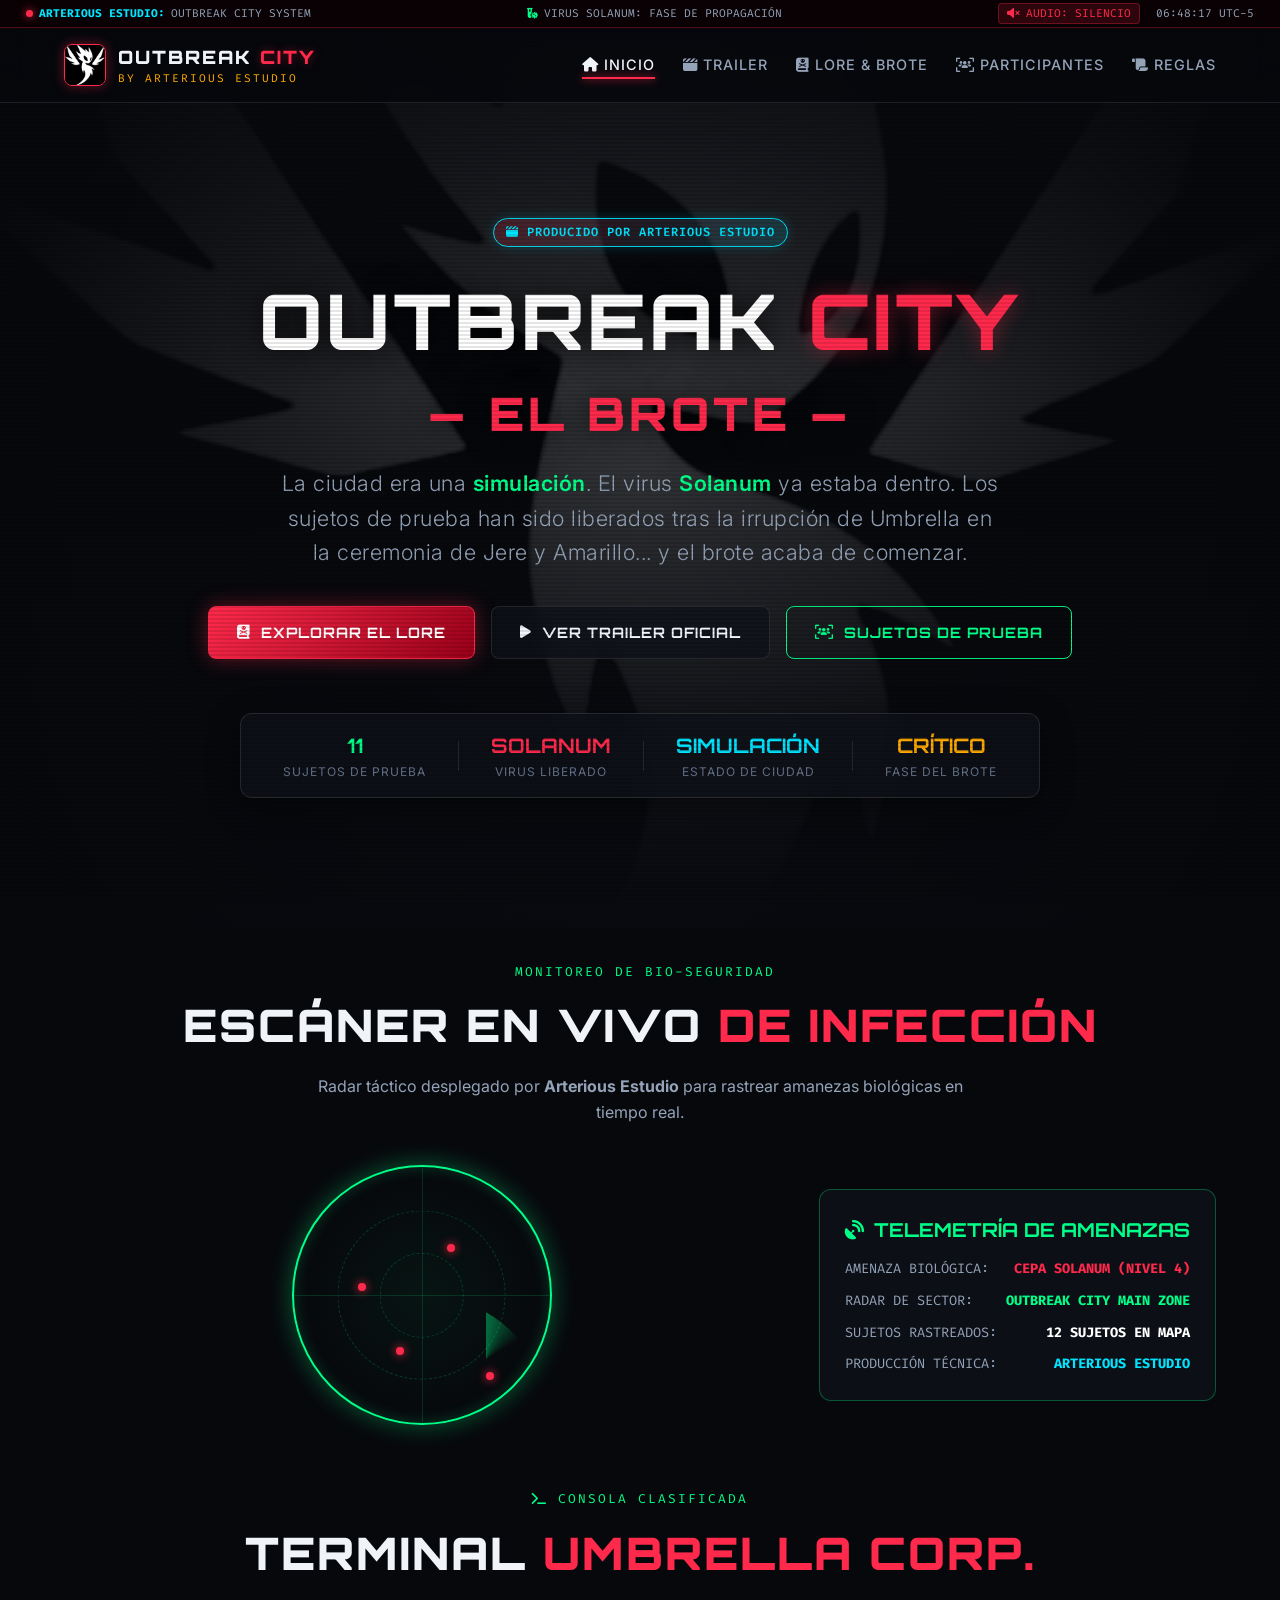
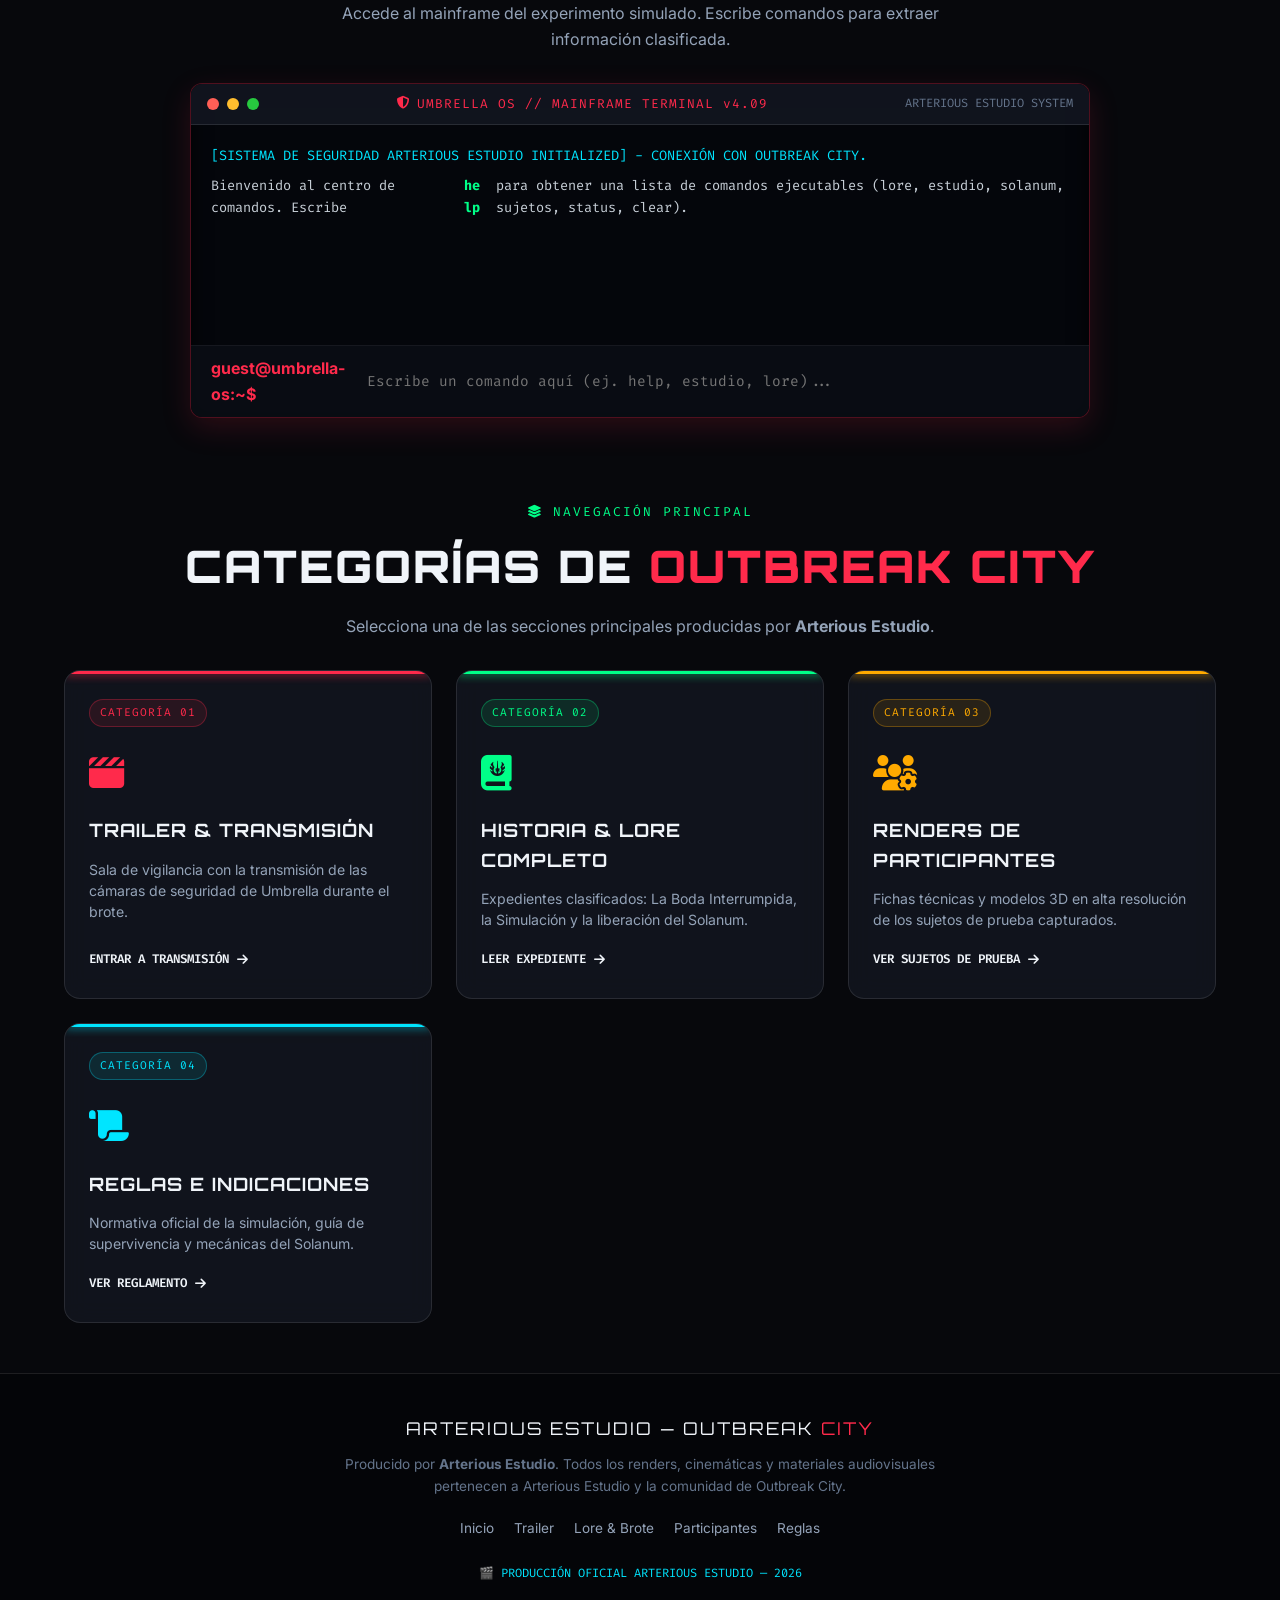
==== index.html @ 73539f19 "update" ====
<!DOCTYPE html>
<html lang="es">
<head>
  <meta charset="UTF-8">
  <meta name="viewport" content="width=device-width, initial-scale=1.0">
  <title>OUTBREAK CITY — EL BROTE | Arterious Estudio</title>
  
  <meta name="description" content="Página oficial de Outbreak City — El Brote. Producido por Arterious Estudio. Explora el lore de la simulación de Umbrella Corporation, el virus Solanum, mira el trailer oficial y conoce a los sujetos de prueba.">
  <meta name="keywords" content="Arterious Estudio, Minecraft, Outbreak City, El Brote, Umbrella Corporation, Solanum, Servidor Minecraft, Renders Minecraft, Survival Horror">
  
  <link rel="icon" type="image/jpeg" href="./fondo.jpeg">

  <link rel="stylesheet" href="./styles.css">
  <link rel="stylesheet" href="https://cdnjs.cloudflare.com/ajax/libs/font-awesome/6.4.0/css/all.min.css">
</head>
<body>

  <div class="umbrella-top-ticker">
    <div class="ticker-item">
      <span class="ticker-pulse"></span>
      <span style="color: var(--accent-cyan); font-weight: 700;">ARTERIOUS ESTUDIO:</span> OUTBREAK CITY SYSTEM
    </div>
    <div class="ticker-item">
      <i class="fa-solid fa-vial-virus" style="color: var(--accent-bio);"></i>
      <span>VIRUS SOLANUM: FASE DE PROPAGACIÓN</span>
    </div>
    <div class="ticker-item">
      <button class="sound-toggle-btn" id="sound-toggle-btn">
        <i class="fa-solid fa-volume-xmark"></i> AUDIO: SILENCIO
      </button>
      <span id="live-clock" style="margin-left: 10px;">00:00:00 UTC-5</span>
    </div>
  </div>

  <div class="bg-scanlines"></div>

  <nav class="navbar" id="navbar">
    <a href="index.html" class="navbar-brand">
      <img src="./fondo.jpeg" alt="Outbreak City Logo" class="navbar-logo-img">
      <div>
        <div class="navbar-title">OUTBREAK <span>CITY</span></div>
        <div class="studio-subtitle">BY ARTERIOUS ESTUDIO</div>
      </div>
    </a>
    
    <ul class="nav-links" id="nav-links">
      <li><a href="index.html" class="nav-link active"><i class="fa-solid fa-house"></i> Inicio</a></li>
      <li><a href="trailer.html" class="nav-link"><i class="fa-solid fa-clapperboard"></i> Trailer</a></li>
      <li><a href="lore.html" class="nav-link"><i class="fa-solid fa-book-skull"></i> Lore & Brote</a></li>
      <li><a href="participantes.html" class="nav-link"><i class="fa-solid fa-users-viewfinder"></i> Participantes</a></li>
      <li><a href="reglas.html" class="nav-link"><i class="fa-solid fa-scroll"></i> Reglas</a></li>
    </ul>

    <button class="menu-toggle" id="menu-toggle" aria-label="Abrir menú de navegación">
      <i class="fa-solid fa-bars" id="menu-icon"></i>
    </button>
  </nav>

  <section class="hero-section" id="hero">
    <div class="hero-bg-container">
      <img src="./fondo.jpeg" alt="Fondo del Servidor Outbreak City" class="hero-bg-image">
      <div class="hero-bg-overlay"></div>
    </div>

    <div class="hero-content">
      <div class="arterious-badge">
        <i class="fa-solid fa-clapperboard"></i> PRODUCIDO POR ARTERIOUS ESTUDIO
      </div>

      <h1 class="hero-title" style="margin-top: 10px;">
        OUTBREAK <span class="glitch-text">CITY</span>
        <br>
        <span style="font-size: 0.6em; color: var(--accent-red); letter-spacing: 4px;">— EL BROTE —</span>
      </h1>

      <p class="hero-subtitle">
        La ciudad era una <strong>simulación</strong>. El virus <strong>Solanum</strong> ya estaba dentro.
        Los sujetos de prueba han sido liberados tras la irrupción de Umbrella en la ceremonia de Jere y Amarillo... y el brote acaba de comenzar.
      </p>

      <div class="hero-actions">
        <a href="lore.html" class="btn btn-primary">
          <i class="fa-solid fa-book-skull"></i> EXPLORAR EL LORE
        </a>
        <a href="trailer.html" class="btn btn-secondary">
          <i class="fa-solid fa-play"></i> VER TRAILER OFICIAL
        </a>
        <a href="participantes.html" class="btn btn-outline">
          <i class="fa-solid fa-users-viewfinder"></i> SUJETOS DE PRUEBA
        </a>
      </div>

      <div class="stats-bar">
        <div class="stat-item">
          <span class="stat-value" id="count-renders">12</span>
          <span class="stat-label">Sujetos de Prueba</span>
        </div>
        <div class="stat-divider"></div>
        <div class="stat-item">
          <span class="stat-value" style="color: var(--accent-red);">SOLANUM</span>
          <span class="stat-label">Virus Liberado</span>
        </div>
        <div class="stat-divider"></div>
        <div class="stat-item">
          <span class="stat-value" style="color: var(--accent-cyan);">SIMULACIÓN</span>
          <span class="stat-label">Estado de Ciudad</span>
        </div>
        <div class="stat-divider"></div>
        <div class="stat-item">
          <span class="stat-value" style="color: var(--accent-amber);">CRÍTICO</span>
          <span class="stat-label">Fase del Brote</span>
        </div>
      </div>
    </div>
  </section>

  <section class="section" style="padding-top: 30px; padding-bottom: 20px;">
    <div class="section-header" style="margin-bottom: 20px;">
      <span class="section-tag"><i class="fa-solid fa-radar"></i> MONITOREO DE BIO-SEGURIDAD</span>
      <h2 class="section-title">ESCÁNER EN VIVO <span>DE INFECCIÓN</span></h2>
      <p class="section-desc">Radar táctico desplegado por <strong>Arterious Estudio</strong> para rastrear amanezas biológicas en tiempo real.</p>
    </div>

    <div style="display: flex; align-items: center; justify-content: center; gap: 40px; flex-wrap: wrap;">
      
      <div class="radar-container">
        <div class="radar-grid-line h"></div>
        <div class="radar-grid-line v"></div>
        <div class="radar-circle c1"></div>
        <div class="radar-circle c2"></div>
        <div class="radar-sweep"></div>
        <div class="radar-blip" style="top: 30%; left: 60%;"></div>
        <div class="radar-blip" style="top: 70%; left: 40%; animation-delay: 0.5s;"></div>
        <div class="radar-blip" style="top: 45%; left: 25%; animation-delay: 1.2s;"></div>
        <div class="radar-blip" style="top: 80%; left: 75%; animation-delay: 0.8s;"></div>
      </div>

      <div style="max-width: 450px; background: var(--bg-panel); border: 1px solid var(--border-bio); border-radius: 12px; padding: 25px;">
        <h3 style="font-family: var(--font-title); color: var(--accent-bio); font-size: 1.2rem; margin-bottom: 12px; display: flex; align-items: center; gap: 10px;">
          <i class="fa-solid fa-satellite-dish"></i> TELEMETRÍA DE AMENAZAS
        </h3>
        <ul style="list-style: none; display: flex; flex-direction: column; gap: 10px; font-family: var(--font-mono); font-size: 0.85rem; color: var(--text-muted);">
          <li style="display: flex; justify-content: space-between;">
            <span>AMENAZA BIOLÓGICA:</span> <strong style="color: var(--accent-red);">CEPA SOLANUM (NIVEL 4)</strong>
          </li>
          <li style="display: flex; justify-content: space-between;">
            <span>RADAR DE SECTOR:</span> <strong style="color: var(--accent-bio);">OUTBREAK CITY MAIN ZONE</strong>
          </li>
          <li style="display: flex; justify-content: space-between;">
            <span>SUJETOS RASTREADOS:</span> <strong style="color: #fff;">12 SUJETOS EN MAPA</strong>
          </li>
          <li style="display: flex; justify-content: space-between;">
            <span>PRODUCCIÓN TÉCNICA:</span> <strong style="color: var(--accent-cyan);">ARTERIOUS ESTUDIO</strong>
          </li>
        </ul>
      </div>

    </div>
  </section>

  <section class="section" style="padding-top: 20px; padding-bottom: 20px;">
    <div class="section-header" style="margin-bottom: 15px;">
      <span class="section-tag"><i class="fa-solid fa-terminal"></i> CONSOLA CLASIFICADA</span>
      <h2 class="section-title">TERMINAL <span>UMBRELLA CORP.</span></h2>
      <p class="section-desc">Accede al mainframe del experimento simulado. Escribe comandos para extraer información clasificada.</p>
    </div>

    <div class="terminal-wrapper">
      <div class="terminal-header">
        <div class="terminal-dots">
          <span class="terminal-dot red"></span>
          <span class="terminal-dot yellow"></span>
          <span class="terminal-dot green"></span>
        </div>
        <div class="terminal-title">
          <i class="fa-solid fa-shield-halved"></i> UMBRELLA OS // MAINFRAME TERMINAL v4.09
        </div>
        <span style="font-family: var(--font-mono); font-size: 0.75rem; color: var(--text-dim);">ARTERIOUS ESTUDIO SYSTEM</span>
      </div>

      <div class="terminal-body" id="terminal-body">
        <div class="terminal-line system-info">
          [SISTEMA DE SEGURIDAD ARTERIOUS ESTUDIO INITIALIZED] - CONEXIÓN CON OUTBREAK CITY.
        </div>
        <div class="terminal-line command-response">
          Bienvenido al centro de comandos. Escribe <strong style="color: var(--accent-bio);">help</strong> para obtener una lista de comandos ejecutables (lore, estudio, solanum, sujetos, status, clear).
        </div>
      </div>

      <div class="terminal-input-row">
        <span class="terminal-prompt">guest@umbrella-os:~$</span>
        <input type="text" id="terminal-input" class="terminal-input-field" placeholder="Escribe un comando aquí (ej. help, estudio, lore)..." autocomplete="off">
      </div>
    </div>
  </section>

  <section class="section" id="categorias" style="padding-top: 40px; padding-bottom: 50px;">
    <div class="section-header" style="margin-bottom: 30px;">
      <span class="section-tag"><i class="fa-solid fa-layer-group"></i> NAVEGACIÓN PRINCIPAL</span>
      <h2 class="section-title">CATEGORÍAS DE <span>OUTBREAK CITY</span></h2>
      <p class="section-desc">Selecciona una de las secciones principales producidas por <strong>Arterious Estudio</strong>.</p>
    </div>

    <div class="categories-grid" style="grid-template-columns: repeat(auto-fit, minmax(280px, 1fr));">
      <a href="trailer.html" class="category-card cat-red">
        <div class="category-badge">CATEGORÍA 01</div>
        <div class="category-icon"><i class="fa-solid fa-clapperboard"></i></div>
        <h3 class="category-title">TRAILER & TRANSMISIÓN</h3>
        <p class="category-desc">Sala de vigilancia con la transmisión de las cámaras de seguridad de Umbrella durante el brote.</p>
        <span class="category-link-btn">ENTRAR A TRANSMISIÓN <i class="fa-solid fa-arrow-right"></i></span>
      </a>

      <a href="lore.html" class="category-card cat-bio">
        <div class="category-badge">CATEGORÍA 02</div>
        <div class="category-icon"><i class="fa-solid fa-book-journal-whills"></i></div>
        <h3 class="category-title">HISTORIA & LORE COMPLETO</h3>
        <p class="category-desc">Expedientes clasificados: La Boda Interrumpida, la Simulación y la liberación del Solanum.</p>
        <span class="category-link-btn">LEER EXPEDIENTE <i class="fa-solid fa-arrow-right"></i></span>
      </a>

      <a href="participantes.html" class="category-card cat-amber">
        <div class="category-badge">CATEGORÍA 03</div>
        <div class="category-icon"><i class="fa-solid fa-users-gear"></i></div>
        <h3 class="category-title">RENDERS DE PARTICIPANTES</h3>
        <p class="category-desc">Fichas técnicas y modelos 3D en alta resolución de los sujetos de prueba capturados.</p>
        <span class="category-link-btn">VER SUJETOS DE PRUEBA <i class="fa-solid fa-arrow-right"></i></span>
      </a>

      <a href="reglas.html" class="category-card cat-cyan">
        <div class="category-badge">CATEGORÍA 04</div>
        <div class="category-icon"><i class="fa-solid fa-scroll"></i></div>
        <h3 class="category-title">REGLAS E INDICACIONES</h3>
        <p class="category-desc">Normativa oficial de la simulación, guía de supervivencia y mecánicas del Solanum.</p>
        <span class="category-link-btn">VER REGLAMENTO <i class="fa-solid fa-arrow-right"></i></span>
      </a>
    </div>
  </section>

  <footer class="footer">
    <div class="footer-brand">ARTERIOUS ESTUDIO — OUTBREAK <span>CITY</span></div>
    <p class="footer-text">
      Producido por <strong>Arterious Estudio</strong>. Todos los renders, cinemáticas y materiales audiovisuales pertenecen a Arterious Estudio y la comunidad de Outbreak City.
    </p>
    <ul class="footer-links">
      <li><a href="index.html">Inicio</a></li>
      <li><a href="trailer.html">Trailer</a></li>
      <li><a href="lore.html">Lore & Brote</a></li>
      <li><a href="participantes.html">Participantes</a></li>
      <li><a href="reglas.html">Reglas</a></li>
    </ul>
    <p style="font-family: var(--font-mono); font-size: 0.75rem; margin-top: 15px; color: var(--accent-cyan);">
      🎬 PRODUCCIÓN OFICIAL ARTERIOUS ESTUDIO — 2026
    </p>
  </footer>

  <script src="./app.js"></script>
</body>
</html>
---- styles.css ----
/* ==========================================================================
   OUTBREAK CITY — EL BROTE
   Design System & Styling
   ========================================================================== */

@import url('https://fonts.googleapis.com/css2?family=Cinzel:wght@600;700;900&family=Inter:wght@300;400;500;600;700&family=Orbitron:wght@500;700;900&family=Fira+Code:wght@400;600&display=swap');

:root {
  --bg-dark: #07080c;
  --bg-panel: rgba(15, 18, 26, 0.75);
  --bg-card: rgba(22, 27, 38, 0.65);
  --bg-card-hover: rgba(30, 37, 52, 0.85);

  --accent-red: #ff2a4b;
  --accent-red-glow: rgba(255, 42, 75, 0.4);
  --accent-bio: #00ff88;
  --accent-bio-glow: rgba(0, 255, 136, 0.35);
  --accent-amber: #ffaa00;
  --accent-amber-glow: rgba(255, 170, 0, 0.3);
  --accent-cyan: #00e5ff;

  --text-main: #f0f4f9;
  --text-muted: #94a3b8;
  --text-dim: #64748b;

  --border-light: rgba(255, 255, 255, 0.1);
  --border-red: rgba(255, 42, 75, 0.3);
  --border-bio: rgba(0, 255, 136, 0.3);

  --font-title: 'Orbitron', sans-serif;
  --font-lore: 'Cinzel', serif;
  --font-body: 'Inter', sans-serif;
  --font-mono: 'Fira Code', monospace;

  --transition-fast: 0.2s cubic-bezier(0.4, 0, 0.2, 1);
  --transition-normal: 0.3s cubic-bezier(0.4, 0, 0.2, 1);
  --transition-slow: 0.5s cubic-bezier(0.4, 0, 0.2, 1);
}

/* Reset & Base */
*, *::before, *::after {
  box-sizing: border-box;
  margin: 0;
  padding: 0;
}

html {
  scroll-behavior: smooth;
  color-scheme: dark;
}

body {
  background-color: var(--bg-dark);
  color: var(--text-main);
  font-family: var(--font-body);
  line-height: 1.6;
  overflow-x: hidden;
  position: relative;
  min-height: 100vh;
}

/* Scanline Overlay & Background Noise */
.bg-scanlines {
  position: fixed;
  top: 0;
  left: 0;
  width: 100vw;
  height: 100vh;
  pointer-events: none;
  background: linear-gradient(
    to bottom,
    rgba(255, 255, 255, 0),
    rgba(255, 255, 255, 0) 50%,
    rgba(0, 0, 0, 0.25) 50%,
    rgba(0, 0, 0, 0.25)
  );
  background-size: 100% 4px;
  z-index: 99;
  opacity: 0.4;
}

/* Scrollbar */
::-webkit-scrollbar {
  width: 8px;
}
::-webkit-scrollbar-track {
  background: var(--bg-dark);
}
::-webkit-scrollbar-thumb {
  background: rgba(255, 42, 75, 0.4);
  border-radius: 4px;
}
::-webkit-scrollbar-thumb:hover {
  background: var(--accent-red);
}

/* Navigation Header */
.navbar {
  position: fixed;
  top: 0;
  left: 0;
  right: 0;
  height: 75px;
  background: rgba(7, 8, 12, 0.85);
  backdrop-filter: blur(16px);
  -webkit-backdrop-filter: blur(16px);
  border-bottom: 1px solid var(--border-light);
  display: flex;
  align-items: center;
  justify-content: space-between;
  padding: 0 5%;
  z-index: 100;
  transition: var(--transition-normal);
}

.navbar-brand {
  display: flex;
  align-items: center;
  gap: 12px;
  text-decoration: none;
}

.navbar-logo-img {
  width: 42px;
  height: 42px;
  border-radius: 8px;
  object-fit: cover;
  border: 1px solid var(--accent-red);
  box-shadow: 0 0 12px var(--accent-red-glow);
}

.navbar-title {
  font-family: var(--font-title);
  font-size: 1.15rem;
  font-weight: 900;
  letter-spacing: 2px;
  color: var(--text-main);
  text-transform: uppercase;
}

.navbar-title span {
  color: var(--accent-red);
  text-shadow: 0 0 10px var(--accent-red-glow);
}

.nav-links {
  display: flex;
  gap: 28px;
  list-style: none;
}

.nav-link {
  color: var(--text-muted);
  text-decoration: none;
  font-size: 0.9rem;
  font-weight: 500;
  letter-spacing: 1px;
  text-transform: uppercase;
  transition: var(--transition-fast);
  position: relative;
  padding: 6px 0;
}

.nav-link:hover, .nav-link.active {
  color: var(--text-main);
}

.nav-link::after {
  content: '';
  position: absolute;
  bottom: 0;
  left: 0;
  width: 0%;
  height: 2px;
  background: var(--accent-red);
  box-shadow: 0 0 8px var(--accent-red);
  transition: var(--transition-fast);
}

.nav-link:hover::after, .nav-link.active::after {
  width: 100%;
}

.nav-cta {
  background: linear-gradient(135deg, var(--accent-red), #b3001e);
  color: #fff;
  padding: 10px 20px;
  border-radius: 6px;
  font-family: var(--font-title);
  font-size: 0.8rem;
  font-weight: 700;
  letter-spacing: 1px;
  text-transform: uppercase;
  border: 1px solid var(--accent-red);
  cursor: pointer;
  box-shadow: 0 0 15px var(--accent-red-glow);
  transition: var(--transition-fast);
}

.nav-cta:hover {
  transform: translateY(-2px);
  box-shadow: 0 0 25px rgba(255, 42, 75, 0.7);
}

/* Mobile Menu Toggle */
.menu-toggle {
  display: none;
  background: none;
  border: none;
  color: var(--text-main);
  font-size: 1.5rem;
  cursor: pointer;
}

/* Hero Section */
.hero-section {
  position: relative;
  min-height: 100vh;
  display: flex;
  align-items: center;
  justify-content: center;
  padding: 120px 5% 60px;
  overflow: hidden;
}

.hero-bg-container {
  position: absolute;
  inset: 0;
  z-index: 1;
}

.hero-bg-image {
  width: 100%;
  height: 100%;
  object-fit: cover;
  object-position: center;
  filter: brightness(0.35) contrast(1.2) saturate(1.1);
  transform: scale(1.05);
  animation: heroPulse 12s ease-in-out infinite alternate;
}

@keyframes heroPulse {
  0% { transform: scale(1.02); filter: brightness(0.35) contrast(1.1); }
  100% { transform: scale(1.08); filter: brightness(0.28) contrast(1.3); }
}

.hero-bg-overlay {
  position: absolute;
  inset: 0;
  background: radial-gradient(circle at center, rgba(15, 18, 26, 0.4) 0%, var(--bg-dark) 90%),
              linear-gradient(to bottom, rgba(7, 8, 12, 0.7) 0%, transparent 40%, var(--bg-dark) 100%);
}

.hero-content {
  position: relative;
  z-index: 2;
  max-width: 900px;
  text-align: center;
  display: flex;
  flex-direction: column;
  align-items: center;
  gap: 24px;
}

.umbrella-badge {
  display: inline-flex;
  align-items: center;
  gap: 10px;
  padding: 6px 16px;
  background: rgba(255, 42, 75, 0.12);
  border: 1px solid var(--accent-red);
  border-radius: 30px;
  font-family: var(--font-mono);
  font-size: 0.8rem;
  color: var(--accent-red);
  text-transform: uppercase;
  letter-spacing: 2px;
  box-shadow: 0 0 15px var(--accent-red-glow);
  animation: badgeBlink 2.5s infinite;
}

@keyframes badgeBlink {
  0%, 100% { opacity: 1; }
  50% { opacity: 0.6; }
}

.hero-title {
  font-family: var(--font-title);
  font-size: clamp(2.5rem, 6vw, 4.8rem);
  font-weight: 900;
  line-height: 1.05;
  letter-spacing: 3px;
  text-transform: uppercase;
  color: #ffffff;
  text-shadow: 0 0 30px rgba(0, 0, 0, 0.8);
}

.hero-title .glitch-text {
  color: var(--accent-red);
  position: relative;
  display: inline-block;
  text-shadow: 0 0 20px var(--accent-red-glow);
}

.hero-subtitle {
  font-size: clamp(1.05rem, 2vw, 1.35rem);
  color: var(--text-muted);
  max-width: 720px;
  font-weight: 300;
  letter-spacing: 0.5px;
}

.hero-subtitle strong {
  color: var(--accent-bio);
  font-weight: 600;
}

.hero-actions {
  display: flex;
  flex-wrap: wrap;
  gap: 16px;
  justify-content: center;
  margin-top: 12px;
}

.btn {
  display: inline-flex;
  align-items: center;
  gap: 10px;
  padding: 14px 28px;
  border-radius: 8px;
  font-family: var(--font-title);
  font-size: 0.9rem;
  font-weight: 700;
  letter-spacing: 1px;
  text-transform: uppercase;
  text-decoration: none;
  cursor: pointer;
  transition: var(--transition-normal);
  border: 1px solid transparent;
}

.btn-primary {
  background: linear-gradient(135deg, var(--accent-red), #990019);
  color: #fff;
  border-color: var(--accent-red);
  box-shadow: 0 0 20px var(--accent-red-glow);
}

.btn-primary:hover {
  transform: translateY(-3px) scale(1.02);
  box-shadow: 0 0 35px rgba(255, 42, 75, 0.8);
}

.btn-secondary {
  background: var(--bg-panel);
  color: var(--text-main);
  border-color: var(--border-light);
  backdrop-filter: blur(10px);
}

.btn-secondary:hover {
  background: rgba(255, 255, 255, 0.08);
  border-color: var(--accent-bio);
  color: var(--accent-bio);
  box-shadow: 0 0 20px var(--accent-bio-glow);
  transform: translateY(-3px);
}

.btn-outline {
  background: transparent;
  color: var(--accent-bio);
  border-color: var(--accent-bio);
}

.btn-outline:hover {
  background: rgba(0, 255, 136, 0.1);
  box-shadow: 0 0 25px var(--accent-bio-glow);
  transform: translateY(-3px);
}

/* Quick Server Stats Bar */
.stats-bar {
  display: flex;
  justify-content: center;
  align-items: center;
  gap: 32px;
  margin-top: 30px;
  padding: 16px 32px;
  background: rgba(15, 18, 26, 0.8);
  border: 1px solid var(--border-light);
  border-radius: 12px;
  backdrop-filter: blur(12px);
  box-shadow: 0 8px 32px rgba(0, 0, 0, 0.4);
  max-width: 800px;
  width: 100%;
}

.stat-item {
  display: flex;
  flex-direction: column;
  align-items: center;
}

.stat-value {
  font-family: var(--font-title);
  font-size: 1.25rem;
  font-weight: 700;
  color: var(--accent-bio);
}

.stat-label {
  font-size: 0.75rem;
  color: var(--text-dim);
  text-transform: uppercase;
  letter-spacing: 1px;
}

.stat-divider {
  width: 1px;
  height: 30px;
  background: var(--border-light);
}

/* Main Section Layout */
.section {
  padding: 90px 5%;
  max-width: 1280px;
  margin: 0 auto;
  position: relative;
}

.section-header {
  text-align: center;
  margin-bottom: 50px;
}

.section-tag {
  font-family: var(--font-mono);
  font-size: 0.8rem;
  color: var(--accent-bio);
  text-transform: uppercase;
  letter-spacing: 2px;
  display: inline-block;
  margin-bottom: 8px;
}

.section-title {
  font-family: var(--font-title);
  font-size: clamp(1.8rem, 4vw, 2.8rem);
  font-weight: 900;
  text-transform: uppercase;
  letter-spacing: 2px;
  color: var(--text-main);
}

.section-title span {
  color: var(--accent-red);
}

.section-desc {
  color: var(--text-muted);
  font-size: 1rem;
  max-width: 650px;
  margin: 12px auto 0;
}

/* Category Grid & Cards */
.categories-grid {
  display: grid;
  grid-template-columns: repeat(auto-fit, minmax(260px, 1fr));
  gap: 24px;
  margin-top: 20px;
}

.category-card {
  background: var(--bg-card);
  border: 1px solid var(--border-light);
  border-radius: 16px;
  padding: 28px 24px;
  text-decoration: none;
  color: var(--text-main);
  display: flex;
  flex-direction: column;
  gap: 14px;
  position: relative;
  overflow: hidden;
  backdrop-filter: blur(12px);
  transition: var(--transition-normal);
}

.category-card::before {
  content: '';
  position: absolute;
  top: 0;
  left: 0;
  right: 0;
  height: 3px;
  background: var(--border-light);
  transition: var(--transition-normal);
}

.category-card.cat-red::before { background: var(--accent-red); box-shadow: 0 0 10px var(--accent-red); }
.category-card.cat-bio::before { background: var(--accent-bio); box-shadow: 0 0 10px var(--accent-bio); }
.category-card.cat-amber::before { background: var(--accent-amber); box-shadow: 0 0 10px var(--accent-amber); }
.category-card.cat-cyan::before { background: var(--accent-cyan); box-shadow: 0 0 10px var(--accent-cyan); }

.category-card:hover {
  transform: translateY(-8px);
  background: var(--bg-card-hover);
  border-color: rgba(255, 255, 255, 0.25);
  box-shadow: 0 16px 36px rgba(0, 0, 0, 0.6);
}

.category-badge {
  align-self: flex-start;
  font-family: var(--font-mono);
  font-size: 0.7rem;
  padding: 4px 10px;
  border-radius: 20px;
  background: rgba(255, 255, 255, 0.05);
  border: 1px solid var(--border-light);
  color: var(--text-muted);
  letter-spacing: 1px;
}

.category-card.cat-red .category-badge { color: var(--accent-red); border-color: var(--border-red); background: rgba(255, 42, 75, 0.1); }
.category-card.cat-bio .category-badge { color: var(--accent-bio); border-color: var(--border-bio); background: rgba(0, 255, 136, 0.1); }
.category-card.cat-amber .category-badge { color: var(--accent-amber); border-color: rgba(255, 170, 0, 0.3); background: rgba(255, 170, 0, 0.1); }
.category-card.cat-cyan .category-badge { color: var(--accent-cyan); border-color: rgba(0, 229, 255, 0.3); background: rgba(0, 229, 255, 0.1); }

.category-icon {
  font-size: 2.2rem;
  margin-top: 4px;
}

.category-card.cat-red .category-icon { color: var(--accent-red); }
.category-card.cat-bio .category-icon { color: var(--accent-bio); }
.category-card.cat-amber .category-icon { color: var(--accent-amber); }
.category-card.cat-cyan .category-icon { color: var(--accent-cyan); }

.category-title {
  font-family: var(--font-title);
  font-size: 1.15rem;
  font-weight: 700;
  letter-spacing: 1px;
}

.category-desc {
  font-size: 0.88rem;
  color: var(--text-muted);
  line-height: 1.5;
  flex: 1;
}

.category-link-btn {
  font-family: var(--font-mono);
  font-size: 0.78rem;
  font-weight: 600;
  display: flex;
  align-items: center;
  gap: 8px;
  color: var(--text-main);
  transition: var(--transition-fast);
  margin-top: 6px;
}

.category-card:hover .category-link-btn {
  gap: 12px;
}

.category-card.cat-red:hover .category-link-btn { color: var(--accent-red); }
.category-card.cat-bio:hover .category-link-btn { color: var(--accent-bio); }
.category-card.cat-amber:hover .category-link-btn { color: var(--accent-amber); }
.category-card.cat-cyan:hover .category-link-btn { color: var(--accent-cyan); }

/* Category Section Wrapper Highlight */
.category-section-wrapper {
  border-top: 1px solid var(--border-light);
  margin-top: 20px;
}

/* Trailer Video Player Section */
.trailer-container {
  position: relative;
  max-width: 1000px;
  margin: 0 auto;
  border-radius: 16px;
  overflow: hidden;
  background: #000;
  border: 1px solid var(--border-red);
  box-shadow: 0 0 40px rgba(255, 42, 75, 0.25), 0 20px 50px rgba(0,0,0,0.8);
}

.trailer-header-bar {
  background: rgba(18, 22, 32, 0.95);
  padding: 12px 24px;
  display: flex;
  align-items: center;
  justify-content: space-between;
  border-bottom: 1px solid var(--border-light);
}

.trailer-status {
  display: flex;
  align-items: center;
  gap: 10px;
  font-family: var(--font-mono);
  font-size: 0.8rem;
  color: var(--accent-red);
}

.status-dot {
  width: 10px;
  height: 10px;
  border-radius: 50%;
  background: var(--accent-red);
  box-shadow: 0 0 8px var(--accent-red);
  animation: pulseDot 1.5s infinite;
}

@keyframes pulseDot {
  0%, 100% { opacity: 1; transform: scale(1); }
  50% { opacity: 0.4; transform: scale(0.85); }
}

.video-wrapper {
  position: relative;
  width: 100%;
  aspect-ratio: 16 / 9;
  background: #000;
  display: flex;
  align-items: center;
  justify-content: center;
}

.video-wrapper video {
  width: 100%;
  height: 100%;
  object-fit: cover;
  display: block;
}

/* Custom Play Overlay */
.video-overlay-play {
  position: absolute;
  inset: 0;
  background: rgba(0, 0, 0, 0.45);
  display: flex;
  flex-direction: column;
  align-items: center;
  justify-content: center;
  gap: 16px;
  cursor: pointer;
  transition: var(--transition-normal);
  z-index: 10;
}

.video-overlay-play.hidden {
  opacity: 0;
  pointer-events: none;
}

.play-icon-btn {
  width: 80px;
  height: 80px;
  border-radius: 50%;
  background: rgba(255, 42, 75, 0.9);
  border: 2px solid #fff;
  display: flex;
  align-items: center;
  justify-content: center;
  color: #fff;
  font-size: 2rem;
  box-shadow: 0 0 30px var(--accent-red-glow);
  transition: var(--transition-fast);
  padding-left: 4px;
}

.video-overlay-play:hover .play-icon-btn {
  transform: scale(1.1);
  background: var(--accent-red);
  box-shadow: 0 0 45px rgba(255, 42, 75, 0.9);
}

.play-text {
  font-family: var(--font-title);
  font-size: 0.95rem;
  letter-spacing: 2px;
  color: #fff;
  text-shadow: 0 2px 10px rgba(0,0,0,0.8);
}

/* Lore Section - Classified Dossier Style */
.lore-grid {
  display: grid;
  grid-template-columns: repeat(auto-fit, minmax(300px, 1fr));
  gap: 24px;
  margin-top: 30px;
}

.lore-card {
  background: var(--bg-card);
  border: 1px solid var(--border-light);
  border-radius: 14px;
  padding: 30px;
  position: relative;
  overflow: hidden;
  backdrop-filter: blur(12px);
  transition: var(--transition-normal);
  display: flex;
  flex-direction: column;
  gap: 16px;
}

.lore-card::before {
  content: '';
  position: absolute;
  top: 0;
  left: 0;
  width: 4px;
  height: 100%;
  background: var(--accent-red);
  box-shadow: 0 0 10px var(--accent-red);
}

.lore-card.bio-theme::before {
  background: var(--accent-bio);
  box-shadow: 0 0 10px var(--accent-bio);
}

.lore-card:hover {
  transform: translateY(-6px);
  background: var(--bg-card-hover);
  border-color: rgba(255, 42, 75, 0.4);
  box-shadow: 0 12px 30px rgba(0, 0, 0, 0.5);
}

.lore-card-stamp {
  position: absolute;
  top: 20px;
  right: 20px;
  font-family: var(--font-mono);
  font-size: 0.65rem;
  padding: 4px 8px;
  border: 1px solid var(--accent-red);
  color: var(--accent-red);
  border-radius: 4px;
  text-transform: uppercase;
  letter-spacing: 1px;
  opacity: 0.8;
  transform: rotate(5deg);
}

.lore-card.bio-theme .lore-card-stamp {
  border-color: var(--accent-bio);
  color: var(--accent-bio);
}

.lore-card-icon {
  font-size: 2rem;
}

.lore-card-title {
  font-family: var(--font-lore);
  font-size: 1.3rem;
  color: #fff;
  font-weight: 700;
  letter-spacing: 0.5px;
}

.lore-card-body {
  color: var(--text-muted);
  font-size: 0.95rem;
  line-height: 1.7;
}

.lore-highlight {
  color: var(--accent-red);
  font-weight: 600;
}

.lore-card.bio-theme .lore-highlight {
  color: var(--accent-bio);
}

/* Lore Interactive Timeline / Modal toggle */
.full-lore-box {
  margin-top: 40px;
  background: rgba(18, 22, 32, 0.9);
  border: 1px solid var(--border-bio);
  border-radius: 16px;
  padding: 40px;
  position: relative;
  box-shadow: 0 0 30px rgba(0, 255, 136, 0.1);
}

.full-lore-header {
  display: flex;
  align-items: center;
  justify-content: space-between;
  margin-bottom: 24px;
  border-bottom: 1px solid var(--border-light);
  padding-bottom: 16px;
}

.full-lore-title {
  font-family: var(--font-title);
  font-size: 1.4rem;
  color: var(--accent-bio);
  display: flex;
  align-items: center;
  gap: 12px;
}

.full-lore-content {
  color: var(--text-main);
  font-size: 1rem;
  line-height: 1.8;
  display: flex;
  flex-direction: column;
  gap: 20px;
}

/* Renders Showcase Section */
.gallery-controls {
  display: flex;
  flex-wrap: wrap;
  align-items: center;
  justify-content: space-between;
  gap: 16px;
  margin-bottom: 36px;
}

.search-box {
  position: relative;
  flex: 1;
  max-width: 380px;
}

.search-input {
  width: 100%;
  padding: 12px 18px 12px 42px;
  background: var(--bg-card);
  border: 1px solid var(--border-light);
  border-radius: 8px;
  color: var(--text-main);
  font-family: var(--font-body);
  font-size: 0.9rem;
  outline: none;
  transition: var(--transition-fast);
}

.search-input:focus {
  border-color: var(--accent-red);
  box-shadow: 0 0 15px var(--accent-red-glow);
}

.search-icon {
  position: absolute;
  left: 14px;
  top: 50%;
  transform: translateY(-50%);
  color: var(--text-dim);
}

.gallery-count {
  font-family: var(--font-mono);
  font-size: 0.85rem;
  color: var(--accent-bio);
}

/* Grid of Minecraft Renders */
.renders-grid {
  display: grid;
  grid-template-columns: repeat(auto-fill, minmax(250px, 1fr));
  gap: 24px;
}

.render-card {
  background: var(--bg-card);
  border: 1px solid var(--border-light);
  border-radius: 14px;
  overflow: hidden;
  position: relative;
  cursor: pointer;
  transition: var(--transition-normal);
  display: flex;
  flex-direction: column;
  backdrop-filter: blur(10px);
}

.render-card:hover {
  transform: translateY(-8px) scale(1.02);
  border-color: var(--accent-red);
  box-shadow: 0 12px 35px rgba(255, 42, 75, 0.3);
}

.render-img-wrapper {
  position: relative;
  width: 100%;
  aspect-ratio: 1 / 1.1;
  background: radial-gradient(circle at center, rgba(40, 50, 70, 0.6) 0%, rgba(12, 15, 22, 0.9) 100%);
  display: flex;
  align-items: center;
  justify-content: center;
  padding: 16px;
  overflow: hidden;
}

.render-img {
  max-width: 90%;
  max-height: 90%;
  object-fit: contain;
  filter: drop-shadow(0 10px 15px rgba(0, 0, 0, 0.7));
  transition: var(--transition-normal);
}

.render-card:hover .render-img {
  transform: scale(1.08) translateY(-4px);
  filter: drop-shadow(0 15px 25px rgba(255, 42, 75, 0.5));
}

.render-tag {
  position: absolute;
  top: 12px;
  left: 12px;
  background: rgba(7, 8, 12, 0.8);
  border: 1px solid var(--border-light);
  padding: 3px 8px;
  border-radius: 4px;
  font-family: var(--font-mono);
  font-size: 0.7rem;
  color: var(--accent-bio);
}

.render-info {
  padding: 18px;
  background: rgba(15, 18, 26, 0.95);
  border-top: 1px solid var(--border-light);
  display: flex;
  align-items: center;
  justify-content: space-between;
}

.render-name {
  font-family: var(--font-title);
  font-size: 0.95rem;
  font-weight: 700;
  color: #fff;
  letter-spacing: 0.5px;
}

.render-expand-btn {
  background: rgba(255, 42, 75, 0.15);
  color: var(--accent-red);
  border: 1px solid var(--accent-red);
  width: 32px;
  height: 32px;
  border-radius: 6px;
  display: flex;
  align-items: center;
  justify-content: center;
  font-size: 0.9rem;
  transition: var(--transition-fast);
}

.render-card:hover .render-expand-btn {
  background: var(--accent-red);
  color: #fff;
  box-shadow: 0 0 12px var(--accent-red-glow);
}

/* Lightbox Modal */
.modal-overlay {
  position: fixed;
  inset: 0;
  background: rgba(5, 6, 9, 0.92);
  backdrop-filter: blur(16px);
  z-index: 1000;
  display: flex;
  align-items: center;
  justify-content: center;
  padding: 4%;
  opacity: 0;
  pointer-events: none;
  transition: var(--transition-normal);
}

.modal-overlay.active {
  opacity: 1;
  pointer-events: auto;
}

.modal-content {
  background: var(--bg-panel);
  border: 1px solid var(--accent-red);
  border-radius: 16px;
  max-width: 900px;
  width: 100%;
  max-height: 90vh;
  overflow-y: auto;
  position: relative;
  display: flex;
  flex-direction: column;
  box-shadow: 0 0 50px rgba(255, 42, 75, 0.35);
  transform: scale(0.95);
  transition: var(--transition-normal);
}

.modal-overlay.active .modal-content {
  transform: scale(1);
}

.modal-close {
  position: absolute;
  top: 16px;
  right: 16px;
  background: rgba(255, 42, 75, 0.2);
  border: 1px solid var(--accent-red);
  color: #fff;
  width: 36px;
  height: 36px;
  border-radius: 50%;
  font-size: 1.2rem;
  cursor: pointer;
  display: flex;
  align-items: center;
  justify-content: center;
  z-index: 10;
  transition: var(--transition-fast);
}

.modal-close:hover {
  background: var(--accent-red);
  box-shadow: 0 0 15px var(--accent-red);
}

.modal-body {
  padding: 30px;
  display: grid;
  grid-template-columns: 1fr 1fr;
  gap: 30px;
  align-items: center;
}

@media (max-width: 768px) {
  .modal-body {
    grid-template-columns: 1fr;
  }
}

.modal-img-container {
  background: radial-gradient(circle at center, rgba(30, 40, 60, 0.8) 0%, rgba(10, 12, 18, 0.95) 100%);
  border-radius: 12px;
  padding: 24px;
  display: flex;
  align-items: center;
  justify-content: center;
  border: 1px solid var(--border-light);
  min-height: 300px;
}

.modal-img {
  max-width: 100%;
  max-height: 400px;
  object-fit: contain;
  filter: drop-shadow(0 10px 20px rgba(0,0,0,0.8));
}

.modal-details {
  display: flex;
  flex-direction: column;
  gap: 16px;
}

.modal-subject-tag {
  font-family: var(--font-mono);
  font-size: 0.8rem;
  color: var(--accent-red);
  letter-spacing: 2px;
}

.modal-subject-name {
  font-family: var(--font-title);
  font-size: 1.8rem;
  color: #fff;
}

.modal-subject-status {
  display: flex;
  align-items: center;
  gap: 10px;
  font-size: 0.9rem;
  color: var(--text-muted);
}

.modal-subject-status strong {
  color: var(--accent-bio);
}

.modal-desc {
  font-size: 0.95rem;
  color: var(--text-muted);
  line-height: 1.6;
}

/* GitHub Pages Deployment Banner / Footer */
.deploy-box {
  background: linear-gradient(135deg, rgba(22, 27, 38, 0.9), rgba(12, 15, 22, 0.95));
  border: 1px dashed var(--accent-bio);
  border-radius: 16px;
  padding: 30px;
  margin-top: 60px;
  display: flex;
  flex-wrap: wrap;
  align-items: center;
  justify-content: space-between;
  gap: 20px;
}

.deploy-info h3 {
  font-family: var(--font-title);
  color: var(--accent-bio);
  font-size: 1.2rem;
  margin-bottom: 6px;
}

.deploy-info p {
  color: var(--text-muted);
  font-size: 0.9rem;
}

/* Footer */
.footer {
  background: #040508;
  border-top: 1px solid var(--border-light);
  padding: 40px 5% 30px;
  text-align: center;
  color: var(--text-dim);
  font-size: 0.85rem;
  position: relative;
  z-index: 10;
}

.footer-brand {
  font-family: var(--font-title);
  font-size: 1.1rem;
  color: var(--text-main);
  margin-bottom: 12px;
  letter-spacing: 2px;
}

.footer-brand span {
  color: var(--accent-red);
}

.footer-text {
  max-width: 600px;
  margin: 0 auto 20px;
}

.footer-links {
  display: flex;
  justify-content: center;
  gap: 20px;
  list-style: none;
  margin-bottom: 24px;
}

.footer-links a {
  color: var(--text-muted);
  text-decoration: none;
  transition: var(--transition-fast);
}

.footer-links a:hover {
  color: var(--accent-bio);
}

/* Toast Notifications */
.toast-container {
  position: fixed;
  bottom: 24px;
  right: 24px;
  z-index: 2000;
  display: flex;
  flex-direction: column;
  gap: 10px;
}

.toast {
  background: var(--bg-panel);
  border: 1px solid var(--accent-bio);
  color: #fff;
  padding: 12px 20px;
  border-radius: 8px;
  font-family: var(--font-mono);
  font-size: 0.85rem;
  box-shadow: 0 5px 20px rgba(0, 255, 136, 0.2);
  display: flex;
  align-items: center;
  gap: 10px;
  animation: toastIn 0.3s cubic-bezier(0.175, 0.885, 0.32, 1.275);
}

}

@keyframes toastIn {
  from { opacity: 0; transform: translateY(20px); }
  to { opacity: 1; transform: translateY(0); }
}

/* ==========================================================================
   UMBRELLA TOP TICKER BAR & SYSTEM STATUS
   ========================================================================== */
.umbrella-top-ticker {
  background: rgba(10, 2, 4, 0.95);
  border-bottom: 1px solid var(--border-red);
  height: 28px;
  display: flex;
  align-items: center;
  justify-content: space-between;
  padding: 0 2%;
  font-family: var(--font-mono);
  font-size: 0.7rem;
  color: var(--text-muted);
  position: fixed;
  top: 0;
  left: 0;
  right: 0;
  z-index: 101;
}

.ticker-item {
  display: flex;
  align-items: center;
  gap: 6px;
}

.ticker-pulse {
  width: 7px;
  height: 7px;
  border-radius: 50%;
  background-color: var(--accent-red);
  box-shadow: 0 0 8px var(--accent-red);
  animation: pulseBio 1.5s infinite alternate;
}

@keyframes pulseBio {
  0% { opacity: 0.4; transform: scale(0.9); }
  100% { opacity: 1; transform: scale(1.2); }
}

/* Sound Toggle Button */
.sound-toggle-btn {
  background: rgba(255, 42, 75, 0.15);
  border: 1px solid var(--border-red);
  color: var(--accent-red);
  padding: 2px 8px;
  border-radius: 4px;
  cursor: pointer;
  font-family: var(--font-mono);
  font-size: 0.7rem;
  display: flex;
  align-items: center;
  gap: 6px;
  transition: var(--transition-fast);
}

.sound-toggle-btn:hover {
  background: var(--accent-red);
  color: #fff;
  box-shadow: 0 0 10px var(--accent-red-glow);
}

/* Offset body for fixed top ticker */
body {
  padding-top: 28px;
}

/* Adjust navbar top offset */
.navbar {
  top: 28px !important;
}

/* ==========================================================================
   UMBRELLA SECURITY TERMINAL (CLI SIMULATION)
   ========================================================================== */
.terminal-wrapper {
  background: rgba(5, 7, 12, 0.95);
  border: 1px solid var(--border-red);
  border-radius: 12px;
  box-shadow: 0 10px 30px rgba(255, 42, 75, 0.15), inset 0 0 20px rgba(0, 0, 0, 0.8);
  overflow: hidden;
  margin: 30px auto 20px;
  max-width: 900px;
  width: 100%;
}

.terminal-header {
  background: rgba(18, 22, 32, 0.9);
  padding: 10px 16px;
  display: flex;
  align-items: center;
  justify-content: space-between;
  border-bottom: 1px solid var(--border-light);
}

.terminal-dots {
  display: flex;
  gap: 8px;
}

.terminal-dot {
  width: 12px;
  height: 12px;
  border-radius: 50%;
}

.terminal-dot.red { background-color: #ff5f56; }
.terminal-dot.yellow { background-color: #ffbd2e; }
.terminal-dot.green { background-color: #27c93f; }

.terminal-title {
  font-family: var(--font-mono);
  font-size: 0.8rem;
  color: var(--accent-red);
  letter-spacing: 1px;
  display: flex;
  align-items: center;
  gap: 6px;
}

.terminal-body {
  padding: 20px;
  font-family: var(--font-mono);
  font-size: 0.85rem;
  min-height: 220px;
  max-height: 350px;
  overflow-y: auto;
  color: #33ff77;
  line-height: 1.6;
}

.terminal-line {
  margin-bottom: 8px;
  display: flex;
  gap: 8px;
  word-break: break-word;
}

.terminal-line.command-response {
  color: #c9d1d9;
}

.terminal-line.error-msg {
  color: var(--accent-red);
}

.terminal-line.system-info {
  color: var(--accent-cyan);
}

.terminal-prompt {
  color: var(--accent-red);
  font-weight: bold;
}

.terminal-input-row {
  display: flex;
  align-items: center;
  gap: 10px;
  padding: 10px 20px;
  background: rgba(10, 14, 22, 0.8);
  border-top: 1px solid rgba(255, 255, 255, 0.05);
}

.terminal-input-field {
  background: transparent;
  border: none;
  color: #fff;
  font-family: var(--font-mono);
  font-size: 0.9rem;
  width: 100%;
  outline: none;
}

/* ==========================================================================
   SURVEILLANCE ROOM CAMERA SWITCHER (TRAILER PAGE)
   ========================================================================== */
.surveillance-controls {
  display: flex;
  justify-content: center;
  gap: 12px;
  margin-bottom: 20px;
  flex-wrap: wrap;
}

.camera-btn {
  background: rgba(22, 27, 38, 0.8);
  border: 1px solid var(--border-light);
  color: var(--text-muted);
  padding: 10px 18px;
  border-radius: 6px;
  font-family: var(--font-mono);
  font-size: 0.8rem;
  cursor: pointer;
  transition: var(--transition-fast);
  display: flex;
  align-items: center;
  gap: 8px;
}

.camera-btn:hover {
  background: rgba(30, 37, 52, 1);
  color: #fff;
  border-color: var(--accent-red);
}

.camera-btn.active {
  background: rgba(255, 42, 75, 0.2);
  border-color: var(--accent-red);
  color: var(--accent-red);
  box-shadow: 0 0 12px var(--accent-red-glow);
}

.cam-timestamp {
  font-family: var(--font-mono);
  color: var(--accent-bio);
  font-size: 0.85rem;
}

.rec-badge {
  display: inline-flex;
  align-items: center;
  gap: 6px;
  background: rgba(255, 42, 75, 0.2);
  border: 1px solid var(--accent-red);
  color: var(--accent-red);
  padding: 3px 8px;
  border-radius: 4px;
  font-size: 0.75rem;
  font-family: var(--font-mono);
  font-weight: 700;
}

/* ==========================================================================
   LORE CHAPTER TIMELINE (LORE PAGE)
   ========================================================================== */
.lore-timeline {
  display: flex;
  flex-direction: column;
  gap: 40px;
  margin: 40px 0;
  position: relative;
}

.lore-timeline::before {
  content: '';
  position: absolute;
  top: 0;
  bottom: 0;
  left: 28px;
  width: 2px;
  background: linear-gradient(to bottom, var(--accent-red), var(--accent-bio), var(--accent-amber));
  z-index: 1;
}

.timeline-chapter {
  position: relative;
  padding-left: 70px;
}

.timeline-badge {
  position: absolute;
  left: 10px;
  top: 0;
  width: 38px;
  height: 38px;
  border-radius: 50%;
  background: var(--bg-dark);
  border: 2px solid var(--accent-red);
  box-shadow: 0 0 15px var(--accent-red-glow);
  display: flex;
  align-items: center;
  justify-content: center;
  color: var(--accent-red);
  font-family: var(--font-title);
  font-size: 0.9rem;
  font-weight: bold;
  z-index: 2;
}

.timeline-chapter.chapter-bio .timeline-badge {
  border-color: var(--accent-bio);
  color: var(--accent-bio);
  box-shadow: 0 0 15px var(--accent-bio-glow);
}

.chapter-content-card {
  background: var(--bg-panel);
  border: 1px solid var(--border-light);
  border-radius: 12px;
  padding: 30px;
  position: relative;
  backdrop-filter: blur(12px);
  transition: var(--transition-normal);
}

.chapter-content-card:hover {
  border-color: var(--accent-red);
  transform: translateY(-3px);
  box-shadow: 0 10px 30px rgba(0, 0, 0, 0.5);
}

.chapter-header {
  display: flex;
  justify-content: space-between;
  align-items: center;
  margin-bottom: 16px;
  border-bottom: 1px dashed var(--border-light);
  padding-bottom: 12px;
  flex-wrap: wrap;
  gap: 10px;
}

.chapter-title {
  font-family: var(--font-title);
  font-size: 1.4rem;
  color: #fff;
  letter-spacing: 1px;
}

.chapter-tag {
  font-family: var(--font-mono);
  font-size: 0.75rem;
  padding: 4px 10px;
  border-radius: 4px;
  background: rgba(255, 255, 255, 0.05);
  color: var(--accent-amber);
  border: 1px solid var(--accent-amber-glow);
}

.chapter-text {
  color: var(--text-main);
  line-height: 1.8;
  font-size: 1rem;
}

/* ==========================================================================
   PARTICIPANTS FILTER PILLS (PARTICIPANTES PAGE)
   ========================================================================== */
.filter-pills {
  display: flex;
  gap: 10px;
  margin: 20px 0;
  flex-wrap: wrap;
}

.filter-pill {
  background: var(--bg-card);
  border: 1px solid var(--border-light);
  color: var(--text-muted);
  padding: 8px 16px;
  border-radius: 30px;
  font-size: 0.85rem;
  cursor: pointer;
  transition: var(--transition-fast);
  font-weight: 500;
}

.filter-pill:hover {
  background: var(--bg-card-hover);
  color: #fff;
  border-color: var(--accent-bio);
}

.filter-pill.active {
  background: rgba(0, 255, 136, 0.15);
  border-color: var(--accent-bio);
  color: var(--accent-bio);
  box-shadow: 0 0 12px var(--accent-bio-glow);
}

/* Lightbox Prev / Next Nav Buttons */
.modal-nav-btn {
  position: absolute;
  top: 50%;
  transform: translateY(-50%);
  background: rgba(15, 18, 26, 0.9);
  border: 1px solid var(--accent-red);
  color: #fff;
  width: 44px;
  height: 44px;
  border-radius: 50%;
  display: flex;
  align-items: center;
  justify-content: center;
  cursor: pointer;
  font-size: 1.2rem;
  transition: var(--transition-fast);
  z-index: 10;
}

.modal-nav-btn:hover {
  background: var(--accent-red);
  box-shadow: 0 0 15px var(--accent-red-glow);
}

.modal-nav-prev { left: -22px; }
.modal-nav-next { right: -22px; }

/* ==========================================================================
   ARTERIOUS ESTUDIO BRANDING & BADGES
   ========================================================================== */
.arterious-badge {
  display: inline-flex;
  align-items: center;
  gap: 8px;
  background: linear-gradient(135deg, rgba(255, 42, 75, 0.2), rgba(0, 229, 255, 0.15));
  border: 1px solid var(--accent-cyan);
  color: var(--accent-cyan);
  padding: 4px 12px;
  border-radius: 20px;
  font-family: var(--font-mono);
  font-size: 0.75rem;
  font-weight: 600;
  letter-spacing: 1px;
  text-transform: uppercase;
  box-shadow: 0 0 12px rgba(0, 229, 255, 0.2);
}

.studio-subtitle {
  font-family: var(--font-mono);
  font-size: 0.7rem;
  color: var(--accent-amber);
  letter-spacing: 2px;
  text-transform: uppercase;
  margin-top: -2px;
}

/* ==========================================================================
   INTERACTIVE BIOHAZARD RADAR SCANNER
   ========================================================================== */
.radar-container {
  width: 260px;
  height: 260px;
  border-radius: 50%;
  background: radial-gradient(circle, rgba(0, 255, 136, 0.05) 0%, rgba(7, 8, 12, 0.95) 70%);
  border: 2px solid var(--accent-bio);
  box-shadow: 0 0 25px var(--accent-bio-glow), inset 0 0 15px rgba(0, 255, 136, 0.2);
  position: relative;
  overflow: hidden;
  margin: 20px auto;
}

.radar-grid-line {
  position: absolute;
  background: rgba(0, 255, 136, 0.15);
}
.radar-grid-line.h { top: 50%; left: 0; right: 0; height: 1px; }
.radar-grid-line.v { left: 50%; top: 0; bottom: 0; width: 1px; }
.radar-circle {
  position: absolute;
  top: 50%;
  left: 50%;
  transform: translate(-50%, -50%);
  border-radius: 50%;
  border: 1px dashed rgba(0, 255, 136, 0.2);
}
.radar-circle.c1 { width: 33%; height: 33%; }
.radar-circle.c2 { width: 66%; height: 66%; }

.radar-sweep {
  position: absolute;
  top: 50%;
  left: 50%;
  width: 50%;
  height: 50%;
  transform-origin: top left;
  background: conic-gradient(from 0deg, rgba(0, 255, 136, 0.4) 0deg, transparent 60deg);
  animation: radarScan 4s linear infinite;
  border-radius: 0 100% 0 0;
}

@keyframes radarScan {
  from { transform: rotate(0deg); }
  to { transform: rotate(360deg); }
}

.radar-blip {
  position: absolute;
  width: 8px;
  height: 8px;
  border-radius: 50%;
  background: var(--accent-red);
  box-shadow: 0 0 10px var(--accent-red);
  animation: blipPulse 2s infinite alternate;
}

@keyframes blipPulse {
  0% { opacity: 0.2; transform: scale(0.8); }
  100% { opacity: 1; transform: scale(1.3); }
}

/* ==========================================================================
   REGLAS E INDICACIONES (RULES GRID)
   ========================================================================== */
.rules-grid {
  display: grid;
  grid-template-columns: repeat(auto-fit, minmax(280px, 1fr));
  gap: 24px;
  margin: 30px 0;
}

.rule-card {
  background: var(--bg-panel);
  border: 1px solid var(--border-light);
  border-radius: 12px;
  padding: 26px;
  position: relative;
  transition: var(--transition-normal);
  display: flex;
  flex-direction: column;
  gap: 12px;
}

.rule-card:hover {
  border-color: var(--accent-bio);
  transform: translateY(-4px);
  box-shadow: 0 10px 25px rgba(0, 255, 136, 0.15);
}

.rule-header {
  display: flex;
  align-items: center;
  gap: 14px;
}

.rule-icon {
  width: 44px;
  height: 44px;
  border-radius: 10px;
  background: rgba(0, 255, 136, 0.1);
  border: 1px solid var(--accent-bio);
  color: var(--accent-bio);
  display: flex;
  align-items: center;
  justify-content: center;
  font-size: 1.2rem;
}

.rule-title {
  font-family: var(--font-title);
  font-size: 1.1rem;
  color: #fff;
}

.rule-desc {
  color: var(--text-muted);
  font-size: 0.9rem;
  line-height: 1.6;
}

/* Responsive Styles & Mobile Optimization */
@media (max-width: 900px) {
  .navbar {
    padding: 0 4%;
  }


  .nav-links {
    display: none;
  }

  .nav-links.active {
    display: flex !important;
    flex-direction: column;
    position: absolute;
    top: 75px;
    left: 0;
    right: 0;
    background: rgba(7, 8, 12, 0.98);
    backdrop-filter: blur(20px);
    -webkit-backdrop-filter: blur(20px);
    padding: 24px;
    gap: 20px;
    border-bottom: 1px solid var(--accent-red);
    box-shadow: 0 10px 30px rgba(0, 0, 0, 0.8);
    z-index: 999;
  }

  .menu-toggle {
    display: flex;
    align-items: center;
    justify-content: center;
    width: 42px;
    height: 42px;
    border-radius: 8px;
    background: rgba(255, 42, 75, 0.15);
    border: 1px solid var(--accent-red);
    color: var(--accent-red);
    font-size: 1.3rem;
  }

  .hero-section {
    padding: 110px 4% 50px;
  }

  .hero-title {
    font-size: clamp(2rem, 8vw, 3rem);
  }

  .hero-actions {
    flex-direction: column;
    width: 100%;
  }

  .btn {
    width: 100%;
    justify-content: center;
  }

  .stats-bar {
    display: grid;
    grid-template-columns: repeat(2, 1fr);
    gap: 16px;
    padding: 20px;
  }

  .stat-divider {
    display: none;
  }

  .section {
    padding: 60px 4%;
  }

  .lore-grid {
    grid-template-columns: 1fr;
  }

  .full-lore-box {
    padding: 20px;
  }

  .full-lore-header {
    flex-direction: column;
    align-items: flex-start;
    gap: 8px;
  }

  .renders-grid {
    grid-template-columns: repeat(auto-fill, minmax(150px, 1fr));
    gap: 16px;
  }

  .gallery-controls {
    flex-direction: column;
    align-items: stretch;
  }

  .search-box {
    max-width: 100%;
  }

  .modal-content {
    max-height: 95vh;
    border-radius: 12px;
  }

  .modal-body {
    padding: 20px;
    gap: 20px;
  }
}

@media (max-width: 480px) {
  .renders-grid {
    grid-template-columns: 1fr;
  }

  .render-card {
    max-width: 340px;
    margin: 0 auto;
    width: 100%;
  }
}
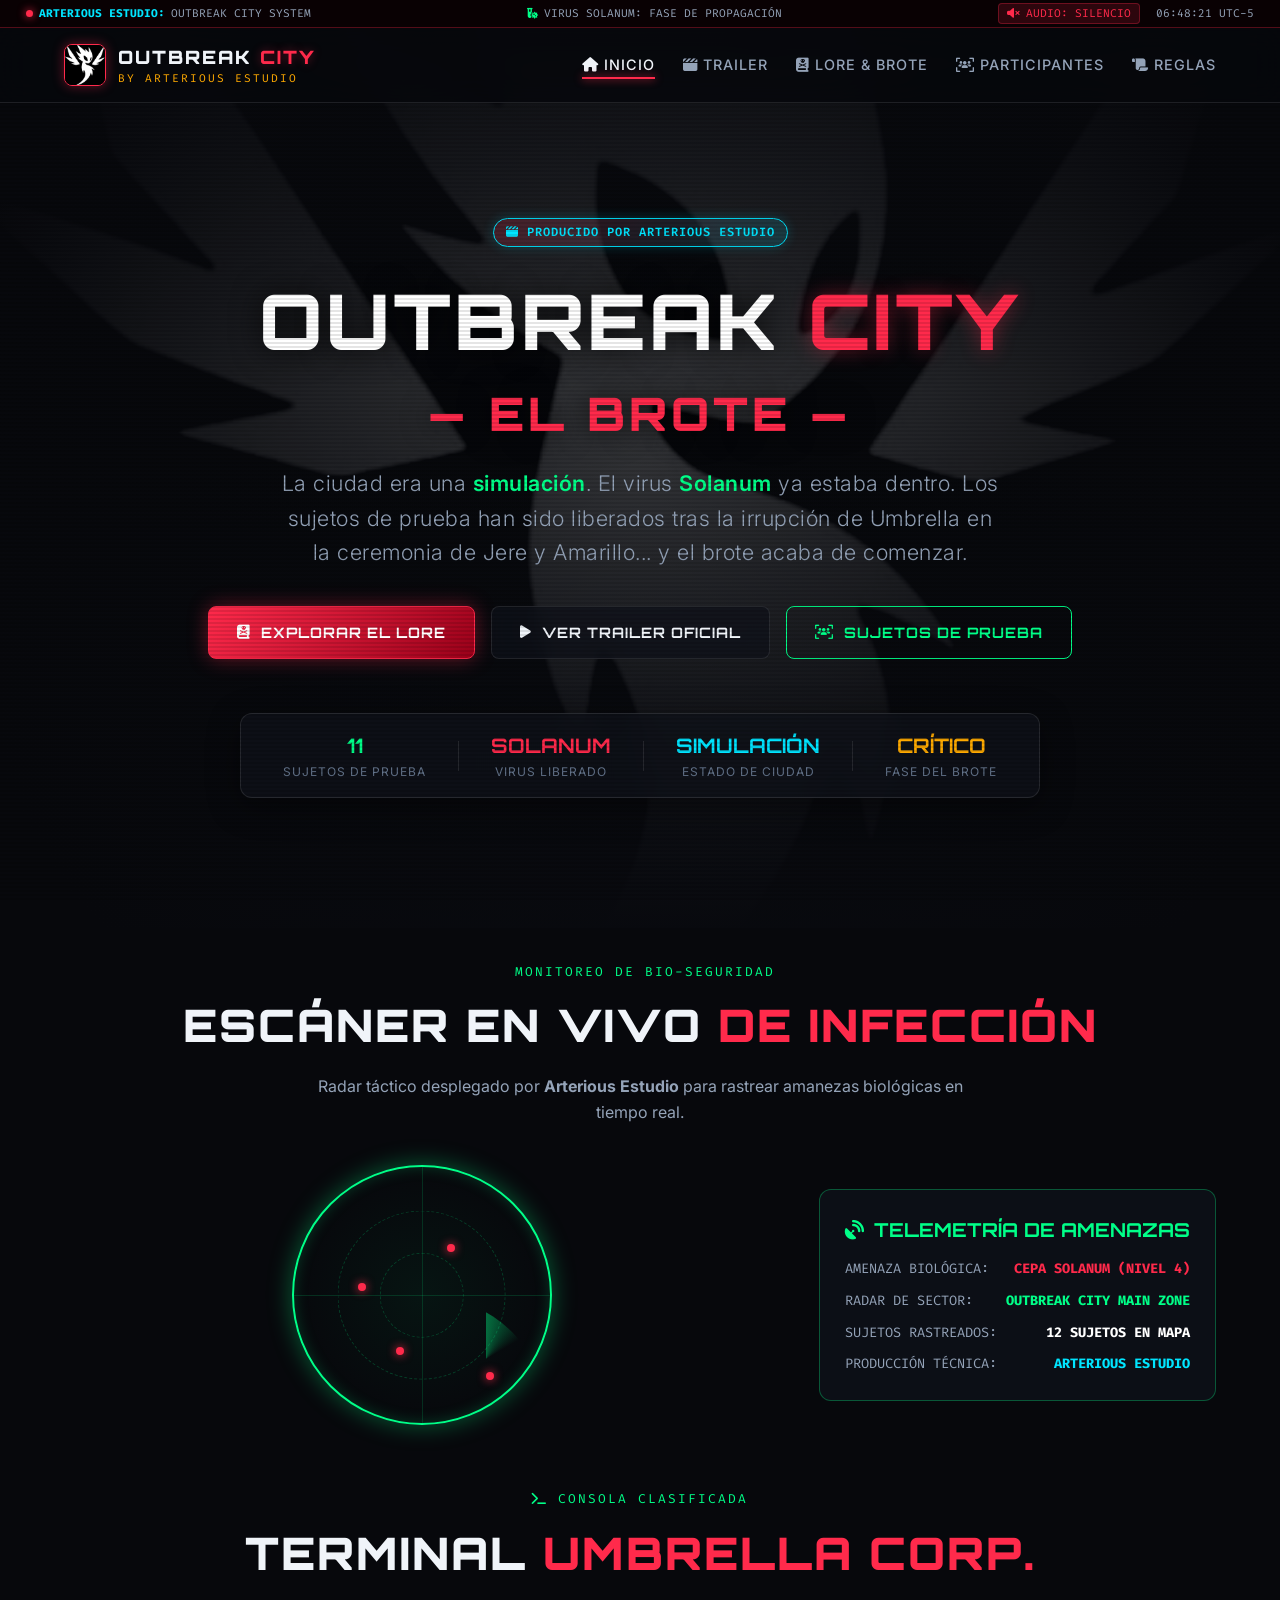
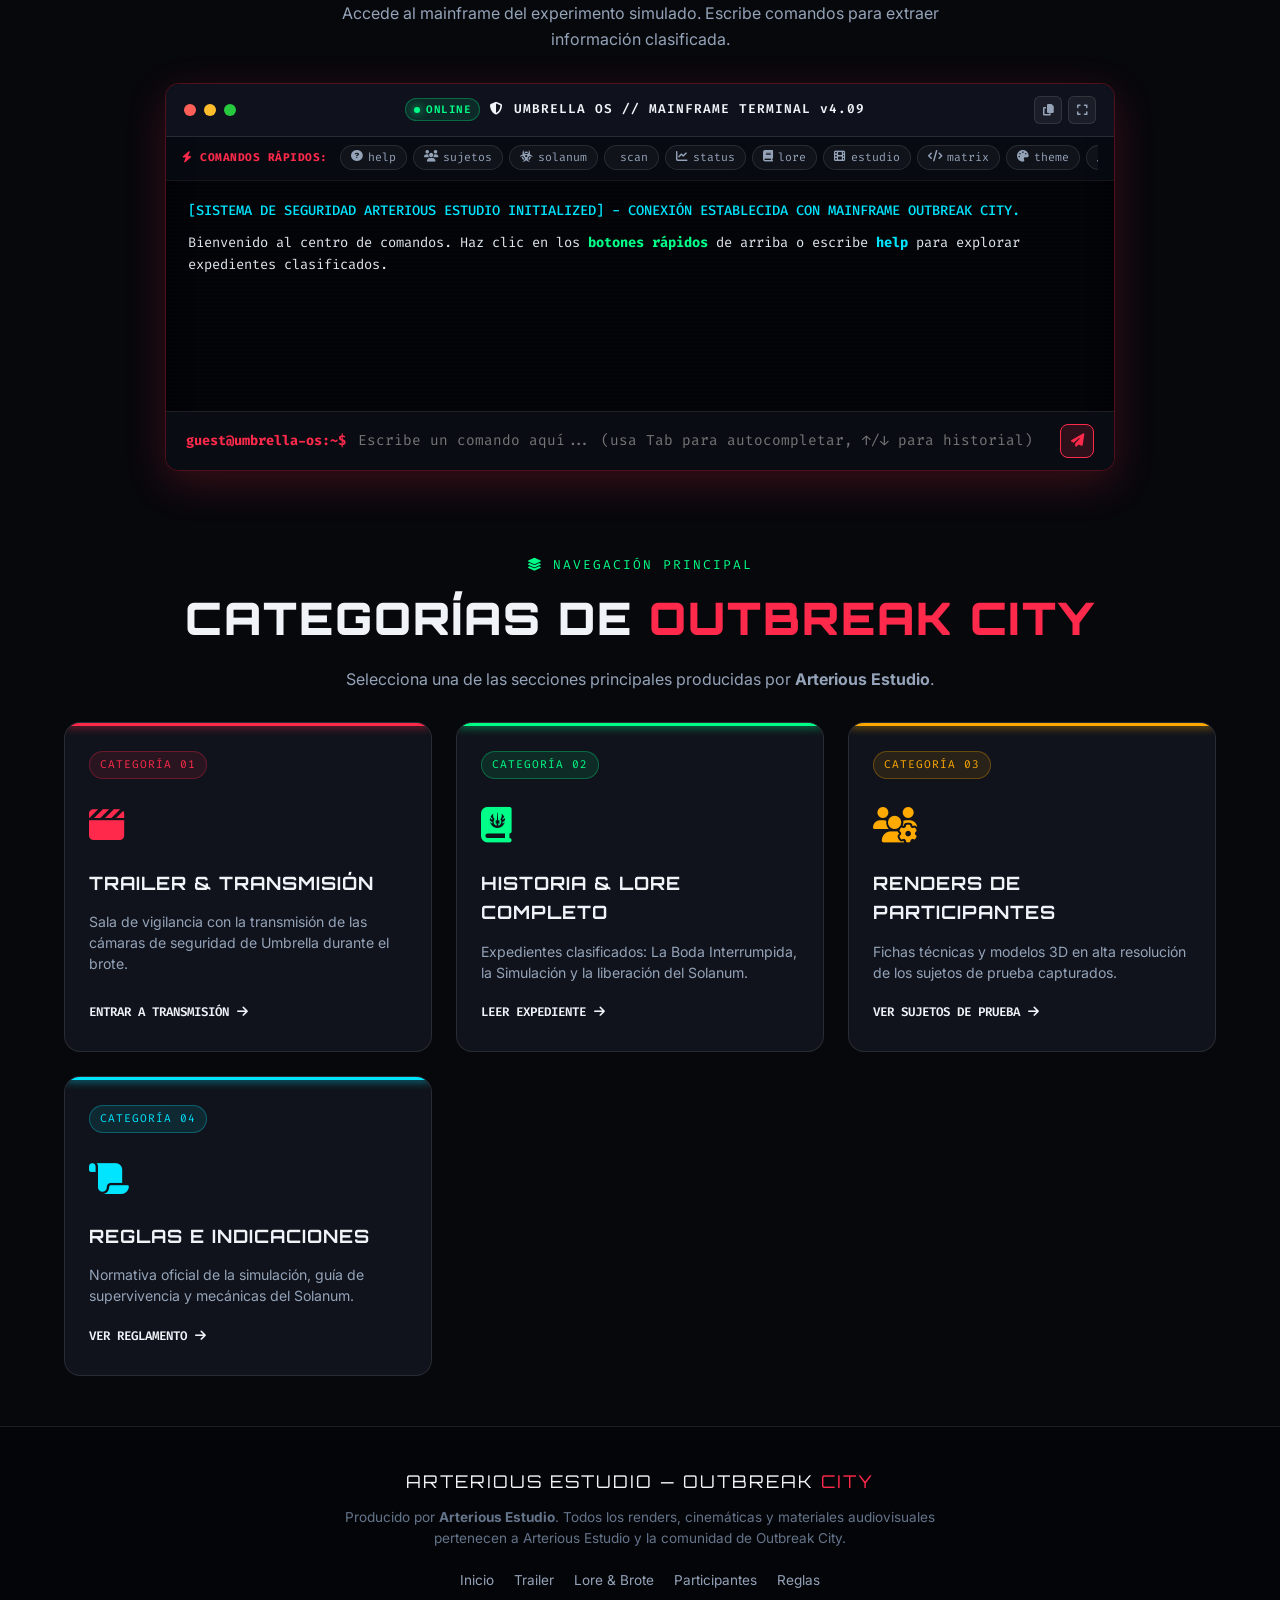
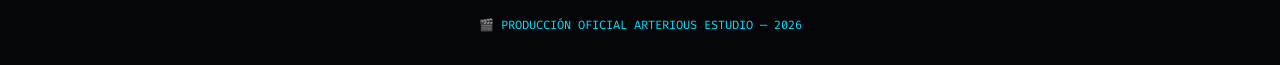
==== commit b49e421e: "Enhance terminal command interface Improves the interactive terminal with richer command handling, h" ====
--- a/index.html
+++ b/index.html
@@ -165,31 +165,55 @@
       <p class="section-desc">Accede al mainframe del experimento simulado. Escribe comandos para extraer información clasificada.</p>
     </div>
 
-    <div class="terminal-wrapper">
+    <div class="terminal-wrapper" id="terminal-wrapper">
       <div class="terminal-header">
         <div class="terminal-dots">
-          <span class="terminal-dot red"></span>
-          <span class="terminal-dot yellow"></span>
-          <span class="terminal-dot green"></span>
+          <span class="terminal-dot red" id="term-btn-clear" title="Limpiar Terminal (clear)"></span>
+          <span class="terminal-dot yellow" id="term-btn-expand" title="Alternar Tamaño (expand/collapse)"></span>
+          <span class="terminal-dot green" id="term-btn-theme" title="Cambiar Tema (green / red / cyan / amber)"></span>
         </div>
         <div class="terminal-title">
+          <span class="terminal-status-badge"><span class="status-pulse"></span> ONLINE</span>
           <i class="fa-solid fa-shield-halved"></i> UMBRELLA OS // MAINFRAME TERMINAL v4.09
         </div>
-        <span style="font-family: var(--font-mono); font-size: 0.75rem; color: var(--text-dim);">ARTERIOUS ESTUDIO SYSTEM</span>
+        <div class="terminal-tools">
+          <button class="term-tool-btn" id="term-btn-copy" title="Copiar logs de la consola"><i class="fa-solid fa-copy"></i></button>
+          <button class="term-tool-btn" id="term-btn-fullscreen" title="Modo Pantalla Completa"><i class="fa-solid fa-expand"></i></button>
+        </div>
+      </div>
+
+      <div class="terminal-quick-bar">
+        <span class="quick-bar-label"><i class="fa-solid fa-bolt"></i> COMANDOS RÁPIDOS:</span>
+        <div class="quick-chips-scroll">
+          <button class="term-chip" data-cmd="help"><i class="fa-solid fa-circle-question"></i> help</button>
+          <button class="term-chip" data-cmd="sujetos"><i class="fa-solid fa-users"></i> sujetos</button>
+          <button class="term-chip" data-cmd="solanum"><i class="fa-solid fa-biohazard"></i> solanum</button>
+          <button class="term-chip" data-cmd="scan"><i class="fa-solid fa-radar"></i> scan</button>
+          <button class="term-chip" data-cmd="status"><i class="fa-solid fa-chart-line"></i> status</button>
+          <button class="term-chip" data-cmd="lore"><i class="fa-solid fa-book"></i> lore</button>
+          <button class="term-chip" data-cmd="estudio"><i class="fa-solid fa-film"></i> estudio</button>
+          <button class="term-chip" data-cmd="matrix"><i class="fa-solid fa-code"></i> matrix</button>
+          <button class="term-chip" data-cmd="theme"><i class="fa-solid fa-palette"></i> theme</button>
+          <button class="term-chip" data-cmd="clear"><i class="fa-solid fa-broom"></i> clear</button>
+        </div>
       </div>
 
       <div class="terminal-body" id="terminal-body">
         <div class="terminal-line system-info">
-          [SISTEMA DE SEGURIDAD ARTERIOUS ESTUDIO INITIALIZED] - CONEXIÓN CON OUTBREAK CITY.
+          [SISTEMA DE SEGURIDAD ARTERIOUS ESTUDIO INITIALIZED] - CONEXIÓN ESTABLECIDA CON MAINFRAME OUTBREAK CITY.
         </div>
         <div class="terminal-line command-response">
-          Bienvenido al centro de comandos. Escribe <strong style="color: var(--accent-bio);">help</strong> para obtener una lista de comandos ejecutables (lore, estudio, solanum, sujetos, status, clear).
+          Bienvenido al centro de comandos. Haz clic en los <strong style="color: var(--accent-bio);">botones rápidos</strong> de arriba o escribe <strong style="color: var(--accent-cyan);">help</strong> para explorar expedientes clasificados.
         </div>
       </div>
 
       <div class="terminal-input-row">
         <span class="terminal-prompt">guest@umbrella-os:~$</span>
-        <input type="text" id="terminal-input" class="terminal-input-field" placeholder="Escribe un comando aquí (ej. help, estudio, lore)..." autocomplete="off">
+        <div class="input-wrapper">
+          <input type="text" id="terminal-input" class="terminal-input-field" placeholder="Escribe un comando aquí... (usa Tab para autocompletar, ↑/↓ para historial)" autocomplete="off" spellcheck="false">
+          <span class="input-hint" id="input-hint"></span>
+        </div>
+        <button id="terminal-send-btn" class="terminal-send-btn" title="Ejecutar Comando"><i class="fa-solid fa-paper-plane"></i></button>
       </div>
     </div>
   </section>
--- a/styles.css
+++ b/styles.css
@@ -1285,37 +1285,87 @@
 }
 
 /* ==========================================================================
-   UMBRELLA SECURITY TERMINAL (CLI SIMULATION)
+   UMBRELLA SECURITY TERMINAL (CLI SIMULATION - ENHANCED)
    ========================================================================== */
 .terminal-wrapper {
-  background: rgba(5, 7, 12, 0.95);
+  background: rgba(5, 7, 12, 0.96);
   border: 1px solid var(--border-red);
-  border-radius: 12px;
-  box-shadow: 0 10px 30px rgba(255, 42, 75, 0.15), inset 0 0 20px rgba(0, 0, 0, 0.8);
+  border-radius: 14px;
+  box-shadow: 0 12px 40px rgba(255, 42, 75, 0.2), inset 0 0 25px rgba(0, 0, 0, 0.95);
   overflow: hidden;
   margin: 30px auto 20px;
-  max-width: 900px;
+  max-width: 950px;
   width: 100%;
-}
-
+  transition: all 0.3s cubic-bezier(0.4, 0, 0.2, 1);
+  position: relative;
+}
+
+/* Themes */
+.terminal-wrapper.theme-green {
+  border-color: var(--border-bio);
+  box-shadow: 0 12px 40px rgba(0, 255, 136, 0.15), inset 0 0 25px rgba(0, 0, 0, 0.95);
+}
+.terminal-wrapper.theme-cyan {
+  border-color: rgba(0, 229, 255, 0.4);
+  box-shadow: 0 12px 40px rgba(0, 229, 255, 0.15), inset 0 0 25px rgba(0, 0, 0, 0.95);
+}
+.terminal-wrapper.theme-amber {
+  border-color: var(--accent-amber-glow);
+  box-shadow: 0 12px 40px rgba(255, 170, 0, 0.15), inset 0 0 25px rgba(0, 0, 0, 0.95);
+}
+
+.terminal-wrapper.expanded .terminal-body {
+  max-height: 550px;
+  min-height: 400px;
+}
+
+.terminal-wrapper.fullscreen {
+  position: fixed;
+  top: 80px;
+  left: 2%;
+  right: 2%;
+  bottom: 20px;
+  width: 96%;
+  max-width: none;
+  z-index: 1000;
+  margin: 0;
+  height: calc(100vh - 100px);
+  display: flex;
+  flex-direction: column;
+}
+.terminal-wrapper.fullscreen .terminal-body {
+  flex: 1;
+  max-height: none;
+}
+
+/* Terminal Header */
 .terminal-header {
-  background: rgba(18, 22, 32, 0.9);
-  padding: 10px 16px;
+  background: rgba(16, 20, 30, 0.95);
+  padding: 12px 18px;
   display: flex;
   align-items: center;
   justify-content: space-between;
   border-bottom: 1px solid var(--border-light);
+  user-select: none;
 }
 
 .terminal-dots {
   display: flex;
   gap: 8px;
+  align-items: center;
 }
 
 .terminal-dot {
   width: 12px;
   height: 12px;
   border-radius: 50%;
+  cursor: pointer;
+  transition: transform 0.15s ease, filter 0.15s ease;
+  position: relative;
+}
+.terminal-dot:hover {
+  transform: scale(1.25);
+  filter: brightness(1.2);
 }
 
 .terminal-dot.red { background-color: #ff5f56; }
@@ -1325,55 +1375,241 @@
 .terminal-title {
   font-family: var(--font-mono);
   font-size: 0.8rem;
+  color: var(--text-main);
+  letter-spacing: 1px;
+  display: flex;
+  align-items: center;
+  gap: 10px;
+  font-weight: 600;
+}
+
+.terminal-status-badge {
+  display: inline-flex;
+  align-items: center;
+  gap: 6px;
+  padding: 2px 8px;
+  background: rgba(0, 255, 136, 0.1);
+  border: 1px solid var(--border-bio);
+  border-radius: 12px;
+  color: var(--accent-bio);
+  font-size: 0.68rem;
+  letter-spacing: 0.5px;
+}
+
+.status-pulse {
+  width: 6px;
+  height: 6px;
+  background-color: var(--accent-bio);
+  border-radius: 50%;
+  box-shadow: 0 0 8px var(--accent-bio);
+  animation: pulse-dot 1.5s infinite alternate;
+}
+
+@keyframes pulse-dot {
+  0% { opacity: 0.3; transform: scale(0.8); }
+  100% { opacity: 1; transform: scale(1.2); }
+}
+
+.terminal-tools {
+  display: flex;
+  gap: 6px;
+}
+
+.term-tool-btn {
+  background: rgba(255, 255, 255, 0.05);
+  border: 1px solid var(--border-light);
+  color: var(--text-muted);
+  width: 28px;
+  height: 28px;
+  border-radius: 6px;
+  display: inline-flex;
+  align-items: center;
+  justify-content: center;
+  cursor: pointer;
+  font-size: 0.75rem;
+  transition: all 0.2s ease;
+}
+.term-tool-btn:hover {
+  background: rgba(255, 255, 255, 0.15);
+  color: #fff;
+  border-color: rgba(255, 255, 255, 0.3);
+}
+
+/* Quick Bar */
+.terminal-quick-bar {
+  background: rgba(8, 11, 18, 0.85);
+  padding: 8px 16px;
+  border-bottom: 1px solid rgba(255, 255, 255, 0.05);
+  display: flex;
+  align-items: center;
+  gap: 12px;
+  overflow: hidden;
+}
+
+.quick-bar-label {
+  font-family: var(--font-mono);
+  font-size: 0.7rem;
   color: var(--accent-red);
-  letter-spacing: 1px;
-  display: flex;
-  align-items: center;
+  font-weight: bold;
+  white-space: nowrap;
+  letter-spacing: 0.5px;
+}
+
+.quick-chips-scroll {
+  display: flex;
   gap: 6px;
-}
-
+  overflow-x: auto;
+  scrollbar-width: none;
+  padding-bottom: 2px;
+}
+.quick-chips-scroll::-webkit-scrollbar {
+  display: none;
+}
+
+.term-chip {
+  background: rgba(255, 255, 255, 0.04);
+  border: 1px solid rgba(255, 255, 255, 0.1);
+  color: var(--text-muted);
+  font-family: var(--font-mono);
+  font-size: 0.72rem;
+  padding: 4px 10px;
+  border-radius: 16px;
+  cursor: pointer;
+  white-space: nowrap;
+  transition: all 0.2s ease;
+  display: inline-flex;
+  align-items: center;
+  gap: 5px;
+}
+.term-chip:hover {
+  background: rgba(255, 42, 75, 0.15);
+  color: #fff;
+  border-color: var(--accent-red);
+  transform: translateY(-1px);
+  box-shadow: 0 0 10px rgba(255, 42, 75, 0.3);
+}
+
+/* Terminal Body */
 .terminal-body {
-  padding: 20px;
-  font-family: var(--font-mono);
-  font-size: 0.85rem;
-  min-height: 220px;
-  max-height: 350px;
+  padding: 18px 22px;
+  font-family: var(--font-mono);
+  font-size: 0.86rem;
+  min-height: 230px;
+  max-height: 380px;
   overflow-y: auto;
-  color: #33ff77;
+  color: #d1d5db;
   line-height: 1.6;
-}
+  position: relative;
+  background-image: linear-gradient(rgba(0, 0, 0, 0.15) 50%, rgba(0, 0, 0, 0.4) 50%);
+  background-size: 100% 4px;
+}
+
+.terminal-wrapper.theme-green .terminal-body { color: #50fa7b; }
+.terminal-wrapper.theme-cyan .terminal-body { color: #8be9fd; }
+.terminal-wrapper.theme-amber .terminal-body { color: #ffb86c; }
 
 .terminal-line {
-  margin-bottom: 8px;
-  display: flex;
-  gap: 8px;
+  margin-bottom: 10px;
   word-break: break-word;
+  animation: fadeInLine 0.15s ease-out;
+}
+
+@keyframes fadeInLine {
+  from { opacity: 0; transform: translateY(2px); }
+  to { opacity: 1; transform: translateY(0); }
+}
+
+.terminal-line.command-prompt {
+  color: var(--accent-bio);
+  font-weight: 600;
 }
 
 .terminal-line.command-response {
-  color: #c9d1d9;
+  color: #e2e8f0;
 }
 
 .terminal-line.error-msg {
   color: var(--accent-red);
+  background: rgba(255, 42, 75, 0.08);
+  padding: 6px 12px;
+  border-left: 3px solid var(--accent-red);
+  border-radius: 0 4px 4px 0;
 }
 
 .terminal-line.system-info {
   color: var(--accent-cyan);
+  font-weight: 500;
+}
+
+.terminal-card-output {
+  background: rgba(15, 20, 32, 0.7);
+  border: 1px solid rgba(255, 255, 255, 0.08);
+  border-radius: 8px;
+  padding: 12px 16px;
+  margin: 6px 0;
+}
+
+.terminal-table {
+  width: 100%;
+  border-collapse: collapse;
+  margin-top: 8px;
+  font-size: 0.8rem;
+}
+.terminal-table th {
+  text-align: left;
+  color: var(--accent-cyan);
+  border-bottom: 1px solid rgba(255, 255, 255, 0.15);
+  padding: 6px 8px;
+}
+.terminal-table td {
+  padding: 6px 8px;
+  border-bottom: 1px solid rgba(255, 255, 255, 0.05);
+}
+
+.terminal-progress-bar {
+  width: 100%;
+  height: 8px;
+  background: rgba(255, 255, 255, 0.1);
+  border-radius: 4px;
+  overflow: hidden;
+  margin: 6px 0;
+}
+.terminal-progress-fill {
+  height: 100%;
+  background: linear-gradient(90deg, var(--accent-red), var(--accent-bio));
+  transition: width 0.5s ease;
+}
+
+.matrix-line {
+  color: #00ff66;
+  font-family: var(--font-mono);
+  letter-spacing: 2px;
+  text-shadow: 0 0 8px rgba(0, 255, 102, 0.8);
+}
+
+/* Input Row */
+.terminal-input-row {
+  display: flex;
+  align-items: center;
+  gap: 12px;
+  padding: 12px 20px;
+  background: rgba(10, 13, 20, 0.95);
+  border-top: 1px solid rgba(255, 255, 255, 0.08);
 }
 
 .terminal-prompt {
   color: var(--accent-red);
-  font-weight: bold;
-}
-
-.terminal-input-row {
-  display: flex;
-  align-items: center;
-  gap: 10px;
-  padding: 10px 20px;
-  background: rgba(10, 14, 22, 0.8);
-  border-top: 1px solid rgba(255, 255, 255, 0.05);
+  font-weight: 700;
+  font-family: var(--font-mono);
+  font-size: 0.85rem;
+  white-space: nowrap;
+}
+
+.input-wrapper {
+  position: relative;
+  flex: 1;
+  display: flex;
+  align-items: center;
 }
 
 .terminal-input-field {
@@ -1384,6 +1620,40 @@
   font-size: 0.9rem;
   width: 100%;
   outline: none;
+  z-index: 2;
+}
+
+.input-hint {
+  position: absolute;
+  left: 0;
+  top: 0;
+  bottom: 0;
+  display: flex;
+  align-items: center;
+  color: rgba(255, 255, 255, 0.25);
+  font-family: var(--font-mono);
+  font-size: 0.9rem;
+  pointer-events: none;
+  z-index: 1;
+}
+
+.terminal-send-btn {
+  background: rgba(255, 42, 75, 0.15);
+  border: 1px solid var(--accent-red);
+  color: var(--accent-red);
+  width: 34px;
+  height: 34px;
+  border-radius: 8px;
+  display: flex;
+  align-items: center;
+  justify-content: center;
+  cursor: pointer;
+  transition: all 0.2s ease;
+}
+.terminal-send-btn:hover {
+  background: var(--accent-red);
+  color: #fff;
+  box-shadow: 0 0 12px var(--accent-red-glow);
 }
 
 /* ==========================================================================
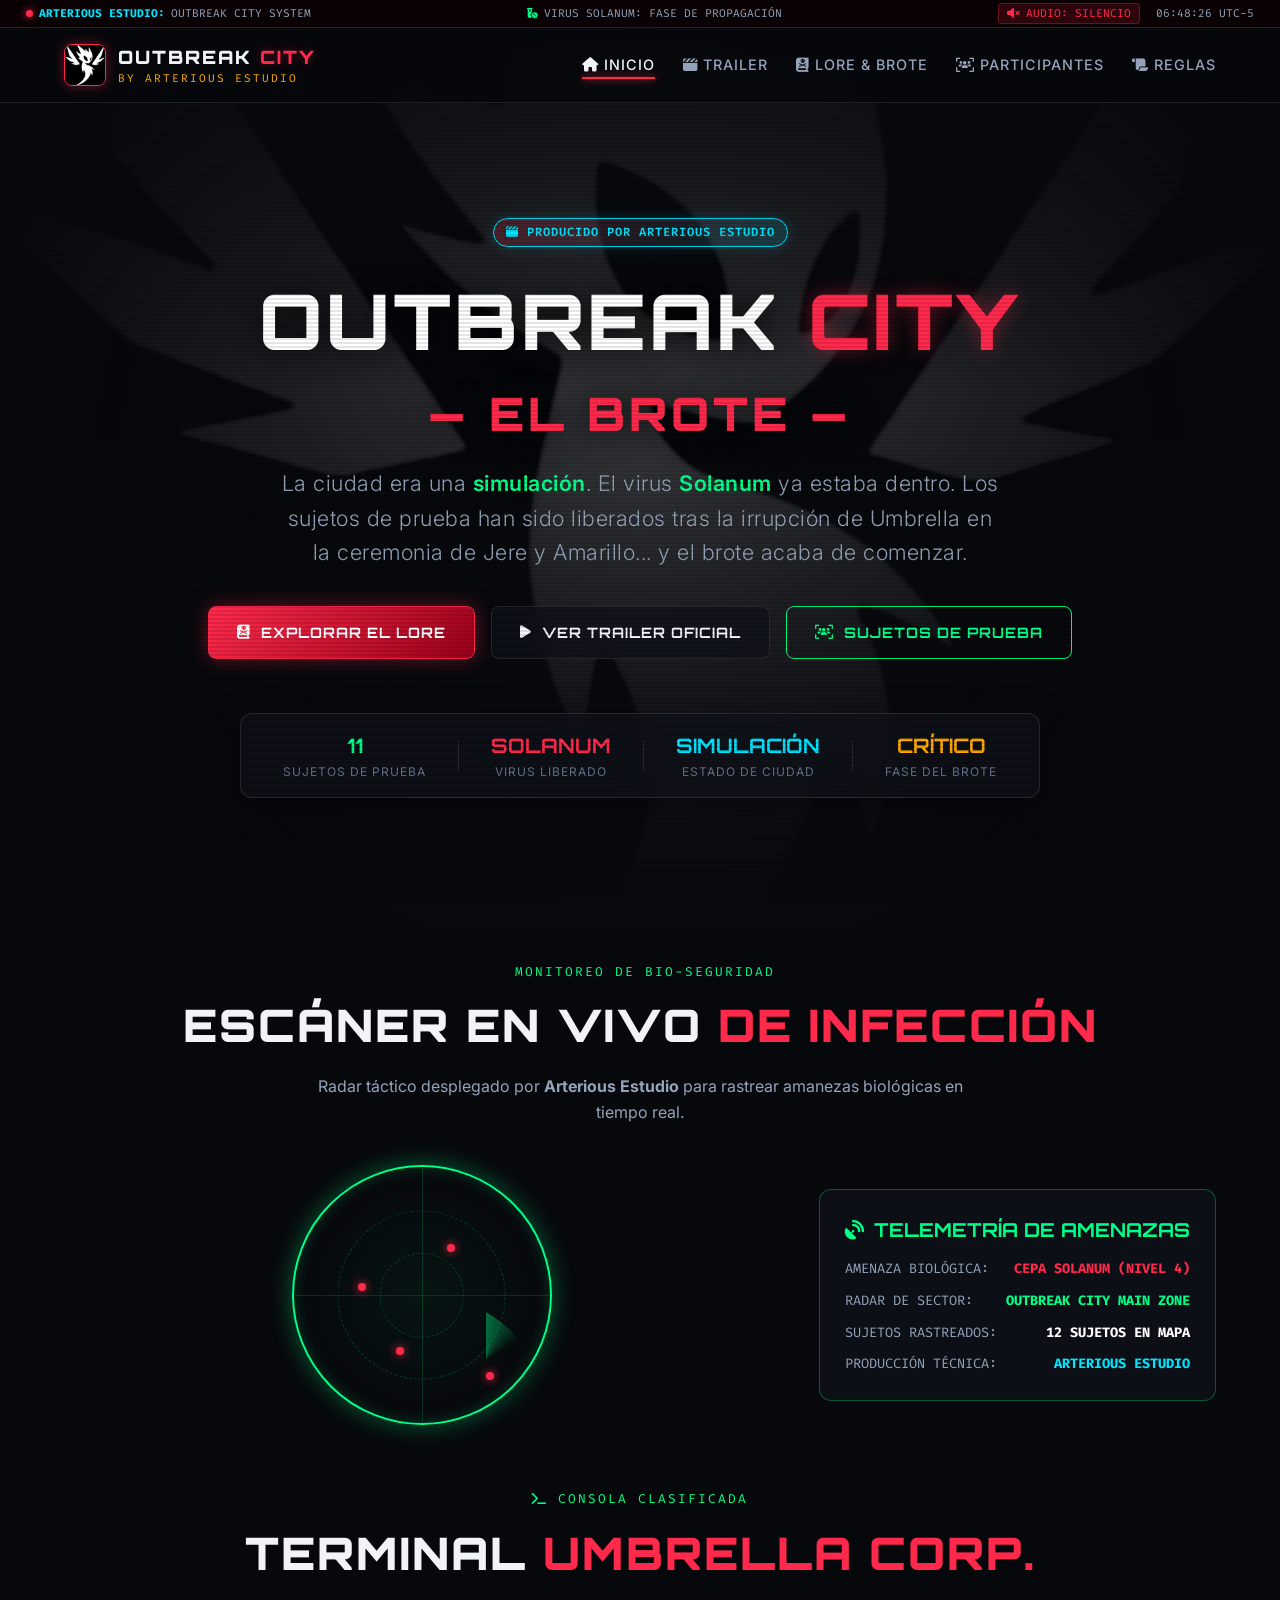
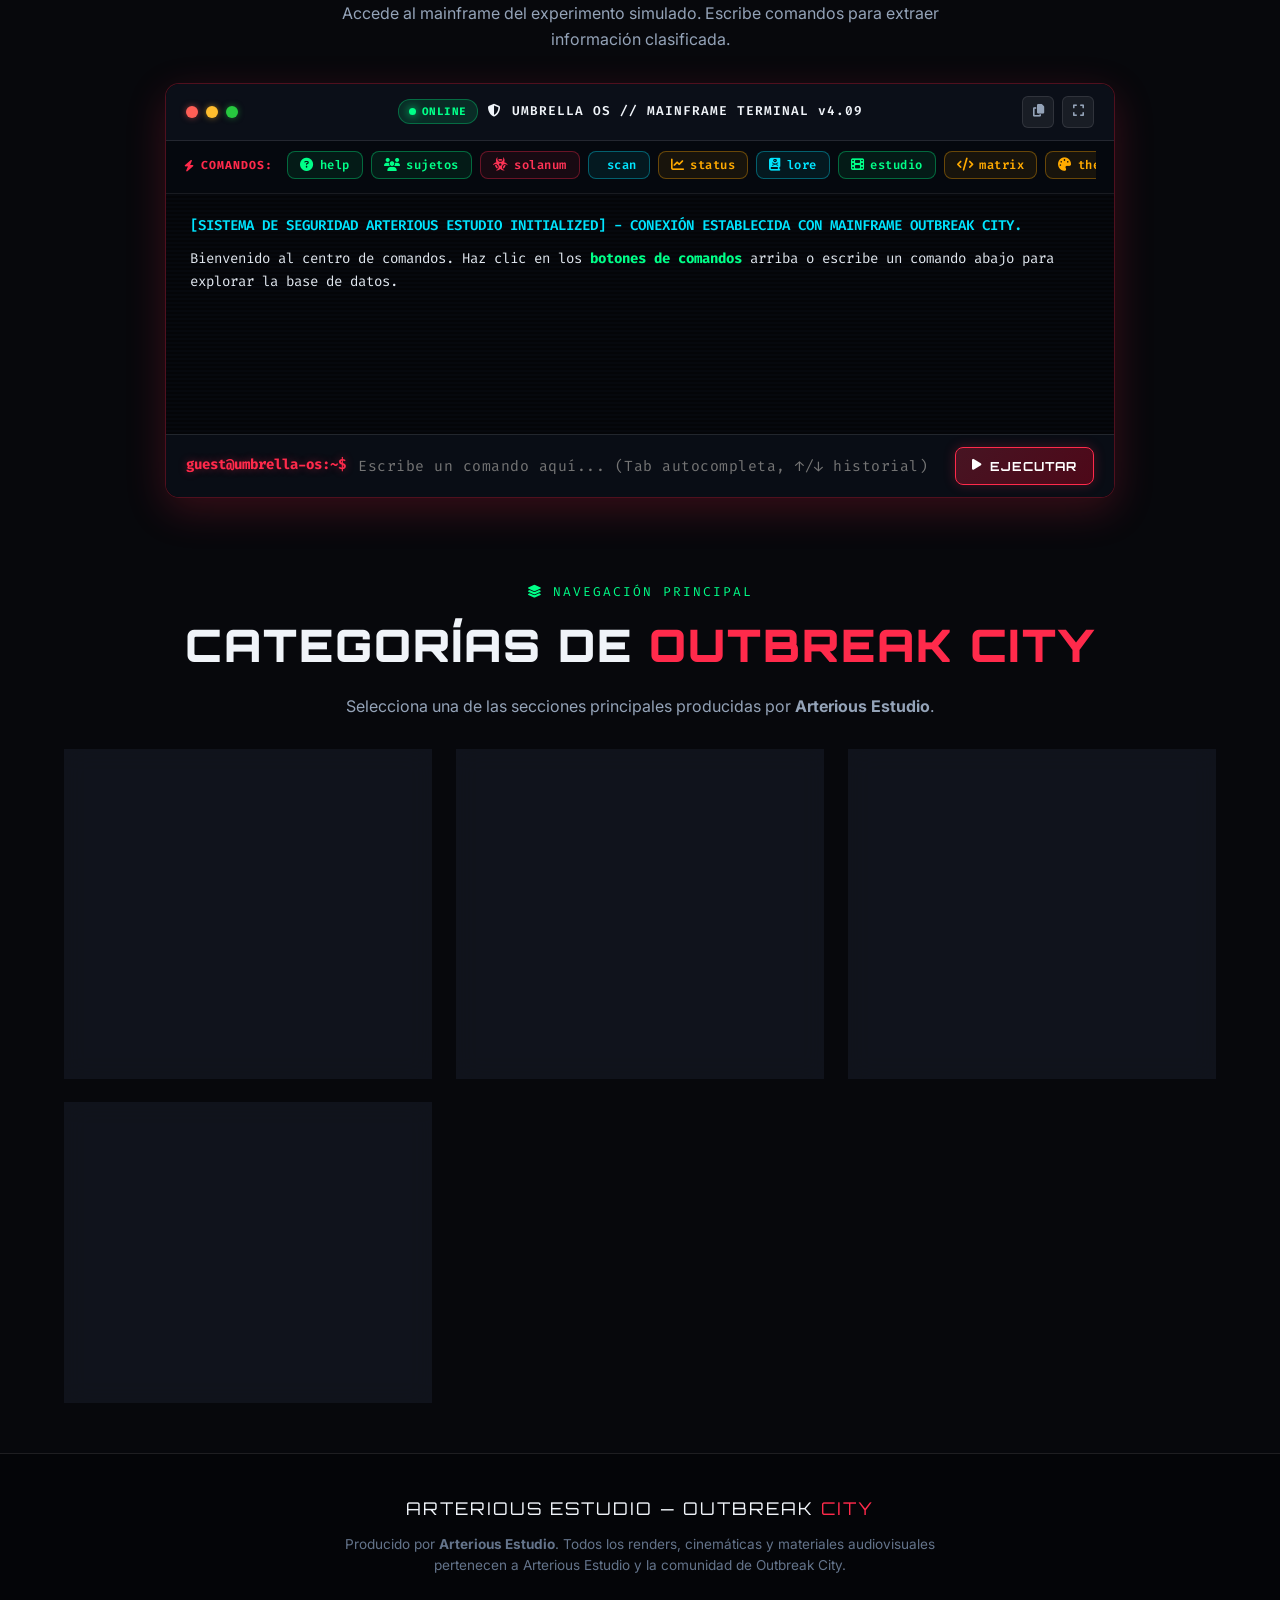
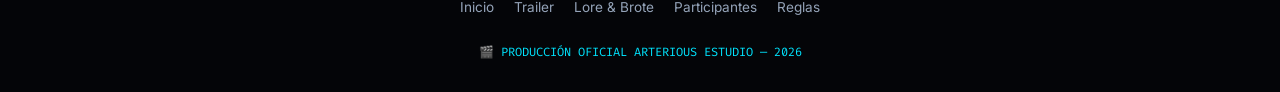
==== commit 7006f5bb: "Refresh terminal UI and add red theme This update adds a new red cyber-terminal theme, improves visu" ====
--- a/index.html
+++ b/index.html
@@ -183,18 +183,18 @@
       </div>
 
       <div class="terminal-quick-bar">
-        <span class="quick-bar-label"><i class="fa-solid fa-bolt"></i> COMANDOS RÁPIDOS:</span>
+        <span class="quick-bar-label"><i class="fa-solid fa-bolt"></i> COMANDOS:</span>
         <div class="quick-chips-scroll">
-          <button class="term-chip" data-cmd="help"><i class="fa-solid fa-circle-question"></i> help</button>
-          <button class="term-chip" data-cmd="sujetos"><i class="fa-solid fa-users"></i> sujetos</button>
-          <button class="term-chip" data-cmd="solanum"><i class="fa-solid fa-biohazard"></i> solanum</button>
-          <button class="term-chip" data-cmd="scan"><i class="fa-solid fa-radar"></i> scan</button>
-          <button class="term-chip" data-cmd="status"><i class="fa-solid fa-chart-line"></i> status</button>
-          <button class="term-chip" data-cmd="lore"><i class="fa-solid fa-book"></i> lore</button>
-          <button class="term-chip" data-cmd="estudio"><i class="fa-solid fa-film"></i> estudio</button>
-          <button class="term-chip" data-cmd="matrix"><i class="fa-solid fa-code"></i> matrix</button>
-          <button class="term-chip" data-cmd="theme"><i class="fa-solid fa-palette"></i> theme</button>
-          <button class="term-chip" data-cmd="clear"><i class="fa-solid fa-broom"></i> clear</button>
+          <button class="term-chip chip-green" data-cmd="help" title="Muestra la lista completa de comandos disponibles"><i class="fa-solid fa-circle-question"></i> help</button>
+          <button class="term-chip chip-green" data-cmd="sujetos" title="Lista los expedientes de todos los sujetos de prueba"><i class="fa-solid fa-users"></i> sujetos</button>
+          <button class="term-chip chip-red" data-cmd="solanum" title="Información biológica sobre el virus Solanum"><i class="fa-solid fa-biohazard"></i> solanum</button>
+          <button class="term-chip chip-cyan" data-cmd="scan" title="Escaneo de radar de bioseguridad en tiempo real"><i class="fa-solid fa-radar"></i> scan</button>
+          <button class="term-chip chip-amber" data-cmd="status" title="Estado de telemetría y salud del mainframe"><i class="fa-solid fa-chart-line"></i> status</button>
+          <button class="term-chip chip-cyan" data-cmd="lore" title="Resumen clasificado del experimento Outbreak City"><i class="fa-solid fa-book-skull"></i> lore</button>
+          <button class="term-chip chip-green" data-cmd="estudio" title="Ficha de producción de Arterious Estudio"><i class="fa-solid fa-film"></i> estudio</button>
+          <button class="term-chip chip-amber" data-cmd="matrix" title="Secuencia de override de código fuente"><i class="fa-solid fa-code"></i> matrix</button>
+          <button class="term-chip chip-amber" data-cmd="theme" title="Alternar el tema de color visual de la terminal"><i class="fa-solid fa-palette"></i> theme</button>
+          <button class="term-chip chip-red" data-cmd="clear" title="Limpiar la pantalla de la consola"><i class="fa-solid fa-broom"></i> clear</button>
         </div>
       </div>
 
@@ -203,17 +203,19 @@
           [SISTEMA DE SEGURIDAD ARTERIOUS ESTUDIO INITIALIZED] - CONEXIÓN ESTABLECIDA CON MAINFRAME OUTBREAK CITY.
         </div>
         <div class="terminal-line command-response">
-          Bienvenido al centro de comandos. Haz clic en los <strong style="color: var(--accent-bio);">botones rápidos</strong> de arriba o escribe <strong style="color: var(--accent-cyan);">help</strong> para explorar expedientes clasificados.
+          Bienvenido al centro de comandos. Haz clic en los <strong style="color: var(--accent-bio);">botones de comandos</strong> arriba o escribe un comando abajo para explorar la base de datos.
         </div>
       </div>
 
       <div class="terminal-input-row">
         <span class="terminal-prompt">guest@umbrella-os:~$</span>
         <div class="input-wrapper">
-          <input type="text" id="terminal-input" class="terminal-input-field" placeholder="Escribe un comando aquí... (usa Tab para autocompletar, ↑/↓ para historial)" autocomplete="off" spellcheck="false">
+          <input type="text" id="terminal-input" class="terminal-input-field" placeholder="Escribe un comando aquí... (Tab autocompleta, ↑/↓ historial)" autocomplete="off" spellcheck="false">
           <span class="input-hint" id="input-hint"></span>
         </div>
-        <button id="terminal-send-btn" class="terminal-send-btn" title="Ejecutar Comando"><i class="fa-solid fa-paper-plane"></i></button>
+        <button id="terminal-send-btn" class="terminal-send-btn" title="Ejecutar Comando en la consola">
+          <i class="fa-solid fa-play"></i> <span>EJECUTAR</span>
+        </button>
       </div>
     </div>
   </section>
--- a/styles.css
+++ b/styles.css
@@ -1303,20 +1303,24 @@
 /* Themes */
 .terminal-wrapper.theme-green {
   border-color: var(--border-bio);
-  box-shadow: 0 12px 40px rgba(0, 255, 136, 0.15), inset 0 0 25px rgba(0, 0, 0, 0.95);
+  box-shadow: 0 12px 40px rgba(0, 255, 136, 0.2), inset 0 0 25px rgba(0, 0, 0, 0.95);
 }
 .terminal-wrapper.theme-cyan {
   border-color: rgba(0, 229, 255, 0.4);
-  box-shadow: 0 12px 40px rgba(0, 229, 255, 0.15), inset 0 0 25px rgba(0, 0, 0, 0.95);
+  box-shadow: 0 12px 40px rgba(0, 229, 255, 0.2), inset 0 0 25px rgba(0, 0, 0, 0.95);
 }
 .terminal-wrapper.theme-amber {
   border-color: var(--accent-amber-glow);
-  box-shadow: 0 12px 40px rgba(255, 170, 0, 0.15), inset 0 0 25px rgba(0, 0, 0, 0.95);
+  box-shadow: 0 12px 40px rgba(255, 170, 0, 0.2), inset 0 0 25px rgba(0, 0, 0, 0.95);
+}
+.terminal-wrapper.theme-red {
+  border-color: var(--border-red);
+  box-shadow: 0 12px 40px rgba(255, 42, 75, 0.2), inset 0 0 25px rgba(0, 0, 0, 0.95);
 }
 
 .terminal-wrapper.expanded .terminal-body {
-  max-height: 550px;
-  min-height: 400px;
+  max-height: 580px;
+  min-height: 420px;
 }
 
 .terminal-wrapper.fullscreen {
@@ -1340,8 +1344,8 @@
 
 /* Terminal Header */
 .terminal-header {
-  background: rgba(16, 20, 30, 0.95);
-  padding: 12px 18px;
+  background: rgba(12, 16, 26, 0.96);
+  padding: 12px 20px;
   display: flex;
   align-items: center;
   justify-content: space-between;
@@ -1365,12 +1369,12 @@
 }
 .terminal-dot:hover {
   transform: scale(1.25);
-  filter: brightness(1.2);
-}
-
-.terminal-dot.red { background-color: #ff5f56; }
-.terminal-dot.yellow { background-color: #ffbd2e; }
-.terminal-dot.green { background-color: #27c93f; }
+  filter: brightness(1.3);
+}
+
+.terminal-dot.red { background-color: #ff5f56; box-shadow: 0 0 6px rgba(255, 95, 86, 0.5); }
+.terminal-dot.yellow { background-color: #ffbd2e; box-shadow: 0 0 6px rgba(255, 189, 46, 0.5); }
+.terminal-dot.green { background-color: #27c93f; box-shadow: 0 0 6px rgba(39, 201, 63, 0.5); }
 
 .terminal-title {
   font-family: var(--font-mono);
@@ -1387,121 +1391,210 @@
   display: inline-flex;
   align-items: center;
   gap: 6px;
-  padding: 2px 8px;
-  background: rgba(0, 255, 136, 0.1);
+  padding: 3px 10px;
+  background: rgba(0, 255, 136, 0.12);
   border: 1px solid var(--border-bio);
   border-radius: 12px;
   color: var(--accent-bio);
   font-size: 0.68rem;
   letter-spacing: 0.5px;
+  font-weight: 700;
 }
 
 .status-pulse {
-  width: 6px;
-  height: 6px;
+  width: 7px;
+  height: 7px;
   background-color: var(--accent-bio);
   border-radius: 50%;
-  box-shadow: 0 0 8px var(--accent-bio);
+  box-shadow: 0 0 10px var(--accent-bio);
   animation: pulse-dot 1.5s infinite alternate;
 }
 
 @keyframes pulse-dot {
   0% { opacity: 0.3; transform: scale(0.8); }
-  100% { opacity: 1; transform: scale(1.2); }
+  100% { opacity: 1; transform: scale(1.25); }
 }
 
 .terminal-tools {
   display: flex;
-  gap: 6px;
+  gap: 8px;
 }
 
 .term-tool-btn {
-  background: rgba(255, 255, 255, 0.05);
+  background: rgba(255, 255, 255, 0.06);
   border: 1px solid var(--border-light);
   color: var(--text-muted);
-  width: 28px;
-  height: 28px;
+  width: 32px;
+  height: 32px;
   border-radius: 6px;
   display: inline-flex;
   align-items: center;
   justify-content: center;
   cursor: pointer;
-  font-size: 0.75rem;
-  transition: all 0.2s ease;
+  font-size: 0.8rem;
+  transition: all 0.2s cubic-bezier(0.4, 0, 0.2, 1);
 }
 .term-tool-btn:hover {
-  background: rgba(255, 255, 255, 0.15);
-  color: #fff;
-  border-color: rgba(255, 255, 255, 0.3);
-}
-
-/* Quick Bar */
+  background: rgba(255, 42, 75, 0.2);
+  color: #fff;
+  border-color: var(--accent-red);
+  box-shadow: 0 0 10px var(--accent-red-glow);
+}
+
+/* Quick Bar & Command Chips */
 .terminal-quick-bar {
-  background: rgba(8, 11, 18, 0.85);
-  padding: 8px 16px;
-  border-bottom: 1px solid rgba(255, 255, 255, 0.05);
-  display: flex;
-  align-items: center;
-  gap: 12px;
+  background: rgba(6, 9, 15, 0.92);
+  padding: 10px 18px;
+  border-bottom: 1px solid rgba(255, 255, 255, 0.08);
+  display: flex;
+  align-items: center;
+  gap: 14px;
   overflow: hidden;
 }
 
 .quick-bar-label {
   font-family: var(--font-mono);
-  font-size: 0.7rem;
+  font-size: 0.72rem;
   color: var(--accent-red);
-  font-weight: bold;
+  font-weight: 800;
   white-space: nowrap;
-  letter-spacing: 0.5px;
+  letter-spacing: 1px;
+  display: flex;
+  align-items: center;
+  gap: 6px;
+  text-transform: uppercase;
 }
 
 .quick-chips-scroll {
   display: flex;
-  gap: 6px;
+  gap: 8px;
   overflow-x: auto;
-  scrollbar-width: none;
-  padding-bottom: 2px;
-}
+  scrollbar-width: thin;
+  scrollbar-color: rgba(255, 255, 255, 0.2) transparent;
+  padding-bottom: 4px;
+  scroll-behavior: smooth;
+}
+
 .quick-chips-scroll::-webkit-scrollbar {
-  display: none;
+  height: 4px;
+}
+.quick-chips-scroll::-webkit-scrollbar-track {
+  background: rgba(0, 0, 0, 0.2);
+}
+.quick-chips-scroll::-webkit-scrollbar-thumb {
+  background: rgba(255, 255, 255, 0.2);
+  border-radius: 2px;
 }
 
 .term-chip {
   background: rgba(255, 255, 255, 0.04);
-  border: 1px solid rgba(255, 255, 255, 0.1);
-  color: var(--text-muted);
-  font-family: var(--font-mono);
-  font-size: 0.72rem;
-  padding: 4px 10px;
-  border-radius: 16px;
+  border: 1px solid rgba(255, 255, 255, 0.12);
+  color: var(--text-main);
+  font-family: var(--font-mono);
+  font-size: 0.76rem;
+  font-weight: 600;
+  padding: 5px 12px;
+  border-radius: 8px;
   cursor: pointer;
   white-space: nowrap;
   transition: all 0.2s ease;
   display: inline-flex;
   align-items: center;
-  gap: 5px;
-}
-.term-chip:hover {
-  background: rgba(255, 42, 75, 0.15);
+  gap: 6px;
+  letter-spacing: 0.5px;
+  user-select: none;
+}
+
+.term-chip i {
+  font-size: 0.82rem;
+}
+
+/* Color Categorized Chips */
+.term-chip.chip-green {
+  border-color: rgba(0, 255, 136, 0.35);
+  color: #00ff88;
+  background: rgba(0, 255, 136, 0.08);
+}
+.term-chip.chip-green:hover {
+  background: rgba(0, 255, 136, 0.25);
+  color: #fff;
+  border-color: var(--accent-bio);
+  box-shadow: 0 0 14px var(--accent-bio-glow);
+  transform: translateY(-2px);
+}
+
+.term-chip.chip-red {
+  border-color: rgba(255, 42, 75, 0.35);
+  color: #ff3355;
+  background: rgba(255, 42, 75, 0.08);
+}
+.term-chip.chip-red:hover {
+  background: rgba(255, 42, 75, 0.25);
   color: #fff;
   border-color: var(--accent-red);
-  transform: translateY(-1px);
-  box-shadow: 0 0 10px rgba(255, 42, 75, 0.3);
+  box-shadow: 0 0 14px var(--accent-red-glow);
+  transform: translateY(-2px);
+}
+
+.term-chip.chip-cyan {
+  border-color: rgba(0, 229, 255, 0.35);
+  color: #00e5ff;
+  background: rgba(0, 229, 255, 0.08);
+}
+.term-chip.chip-cyan:hover {
+  background: rgba(0, 229, 255, 0.25);
+  color: #fff;
+  border-color: var(--accent-cyan);
+  box-shadow: 0 0 14px rgba(0, 229, 255, 0.4);
+  transform: translateY(-2px);
+}
+
+.term-chip.chip-amber {
+  border-color: rgba(255, 170, 0, 0.35);
+  color: #ffaa00;
+  background: rgba(255, 170, 0, 0.08);
+}
+.term-chip.chip-amber:hover {
+  background: rgba(255, 170, 0, 0.25);
+  color: #fff;
+  border-color: var(--accent-amber);
+  box-shadow: 0 0 14px var(--accent-amber-glow);
+  transform: translateY(-2px);
+}
+
+.term-chip:active {
+  transform: translateY(0) scale(0.95) !important;
 }
 
 /* Terminal Body */
 .terminal-body {
-  padding: 18px 22px;
-  font-family: var(--font-mono);
-  font-size: 0.86rem;
-  min-height: 230px;
-  max-height: 380px;
+  padding: 20px 24px;
+  font-family: var(--font-mono);
+  font-size: 0.88rem;
+  min-height: 240px;
+  max-height: 400px;
   overflow-y: auto;
-  color: #d1d5db;
-  line-height: 1.6;
-  position: relative;
-  background-image: linear-gradient(rgba(0, 0, 0, 0.15) 50%, rgba(0, 0, 0, 0.4) 50%);
+  color: #e2e8f0;
+  line-height: 1.65;
+  position: relative;
+  background-color: #080a10;
+  background-image: linear-gradient(rgba(0, 0, 0, 0.2) 50%, rgba(0, 0, 0, 0.5) 50%);
   background-size: 100% 4px;
+  scroll-behavior: smooth;
+}
+
+.terminal-body::-webkit-scrollbar {
+  width: 7px;
+}
+.terminal-body::-webkit-scrollbar-track {
+  background: rgba(8, 10, 16, 0.95);
+}
+.terminal-body::-webkit-scrollbar-thumb {
+  background: rgba(255, 42, 75, 0.35);
+  border-radius: 4px;
+}
+.terminal-body::-webkit-scrollbar-thumb:hover {
+  background: var(--accent-red);
 }
 
 .terminal-wrapper.theme-green .terminal-body { color: #50fa7b; }
@@ -1515,13 +1608,16 @@
 }
 
 @keyframes fadeInLine {
-  from { opacity: 0; transform: translateY(2px); }
+  from { opacity: 0; transform: translateY(3px); }
   to { opacity: 1; transform: translateY(0); }
 }
 
 .terminal-line.command-prompt {
   color: var(--accent-bio);
-  font-weight: 600;
+  font-weight: 700;
+  border-left: 2px solid var(--accent-bio);
+  padding-left: 8px;
+  margin-top: 12px;
 }
 
 .terminal-line.command-response {
@@ -1529,55 +1625,62 @@
 }
 
 .terminal-line.error-msg {
-  color: var(--accent-red);
-  background: rgba(255, 42, 75, 0.08);
-  padding: 6px 12px;
+  color: #ff4d6d;
+  background: rgba(255, 42, 75, 0.12);
+  padding: 8px 14px;
   border-left: 3px solid var(--accent-red);
-  border-radius: 0 4px 4px 0;
+  border-radius: 0 6px 6px 0;
+  font-weight: 500;
 }
 
 .terminal-line.system-info {
   color: var(--accent-cyan);
-  font-weight: 500;
+  font-weight: 600;
 }
 
 .terminal-card-output {
-  background: rgba(15, 20, 32, 0.7);
-  border: 1px solid rgba(255, 255, 255, 0.08);
-  border-radius: 8px;
-  padding: 12px 16px;
-  margin: 6px 0;
+  background: rgba(14, 18, 28, 0.85);
+  border: 1px solid rgba(255, 255, 255, 0.12);
+  border-radius: 10px;
+  padding: 14px 18px;
+  margin: 8px 0;
+  backdrop-filter: blur(8px);
+  box-shadow: 0 4px 20px rgba(0, 0, 0, 0.4);
 }
 
 .terminal-table {
   width: 100%;
   border-collapse: collapse;
-  margin-top: 8px;
-  font-size: 0.8rem;
+  margin-top: 10px;
+  font-size: 0.82rem;
 }
 .terminal-table th {
   text-align: left;
   color: var(--accent-cyan);
-  border-bottom: 1px solid rgba(255, 255, 255, 0.15);
-  padding: 6px 8px;
+  border-bottom: 1px solid rgba(0, 229, 255, 0.3);
+  padding: 8px 10px;
+  font-family: var(--font-title);
+  letter-spacing: 1px;
 }
 .terminal-table td {
-  padding: 6px 8px;
-  border-bottom: 1px solid rgba(255, 255, 255, 0.05);
+  padding: 8px 10px;
+  border-bottom: 1px solid rgba(255, 255, 255, 0.06);
 }
 
 .terminal-progress-bar {
   width: 100%;
-  height: 8px;
+  height: 10px;
   background: rgba(255, 255, 255, 0.1);
-  border-radius: 4px;
+  border-radius: 5px;
   overflow: hidden;
-  margin: 6px 0;
+  margin: 8px 0;
+  border: 1px solid rgba(255, 255, 255, 0.15);
 }
 .terminal-progress-fill {
   height: 100%;
   background: linear-gradient(90deg, var(--accent-red), var(--accent-bio));
   transition: width 0.5s ease;
+  box-shadow: 0 0 10px var(--accent-bio);
 }
 
 .matrix-line {
@@ -1593,16 +1696,17 @@
   align-items: center;
   gap: 12px;
   padding: 12px 20px;
-  background: rgba(10, 13, 20, 0.95);
-  border-top: 1px solid rgba(255, 255, 255, 0.08);
+  background: rgba(10, 14, 22, 0.97);
+  border-top: 1px solid rgba(255, 255, 255, 0.1);
 }
 
 .terminal-prompt {
   color: var(--accent-red);
-  font-weight: 700;
-  font-family: var(--font-mono);
-  font-size: 0.85rem;
+  font-weight: 800;
+  font-family: var(--font-mono);
+  font-size: 0.88rem;
   white-space: nowrap;
+  text-shadow: 0 0 8px var(--accent-red-glow);
 }
 
 .input-wrapper {
@@ -1617,10 +1721,11 @@
   border: none;
   color: #fff;
   font-family: var(--font-mono);
-  font-size: 0.9rem;
+  font-size: 0.92rem;
   width: 100%;
   outline: none;
   z-index: 2;
+  letter-spacing: 0.5px;
 }
 
 .input-hint {
@@ -1630,30 +1735,43 @@
   bottom: 0;
   display: flex;
   align-items: center;
-  color: rgba(255, 255, 255, 0.25);
-  font-family: var(--font-mono);
-  font-size: 0.9rem;
+  color: rgba(255, 255, 255, 0.28);
+  font-family: var(--font-mono);
+  font-size: 0.92rem;
   pointer-events: none;
   z-index: 1;
 }
 
 .terminal-send-btn {
-  background: rgba(255, 42, 75, 0.15);
+  background: linear-gradient(135deg, rgba(255, 42, 75, 0.25), rgba(180, 0, 30, 0.4));
   border: 1px solid var(--accent-red);
-  color: var(--accent-red);
-  width: 34px;
-  height: 34px;
+  color: #fff;
+  padding: 8px 16px;
+  height: 38px;
   border-radius: 8px;
   display: flex;
   align-items: center;
   justify-content: center;
+  gap: 8px;
   cursor: pointer;
+  font-family: var(--font-title);
+  font-size: 0.78rem;
+  font-weight: 700;
+  letter-spacing: 1px;
+  text-transform: uppercase;
   transition: all 0.2s ease;
-}
+  box-shadow: 0 0 12px rgba(255, 42, 75, 0.25);
+}
+
 .terminal-send-btn:hover {
-  background: var(--accent-red);
-  color: #fff;
-  box-shadow: 0 0 12px var(--accent-red-glow);
+  background: linear-gradient(135deg, var(--accent-red), #c40022);
+  color: #fff;
+  box-shadow: 0 0 18px var(--accent-red-glow);
+  transform: translateY(-1px);
+}
+
+.terminal-send-btn:active {
+  transform: translateY(0) scale(0.96);
 }
 
 /* ==========================================================================
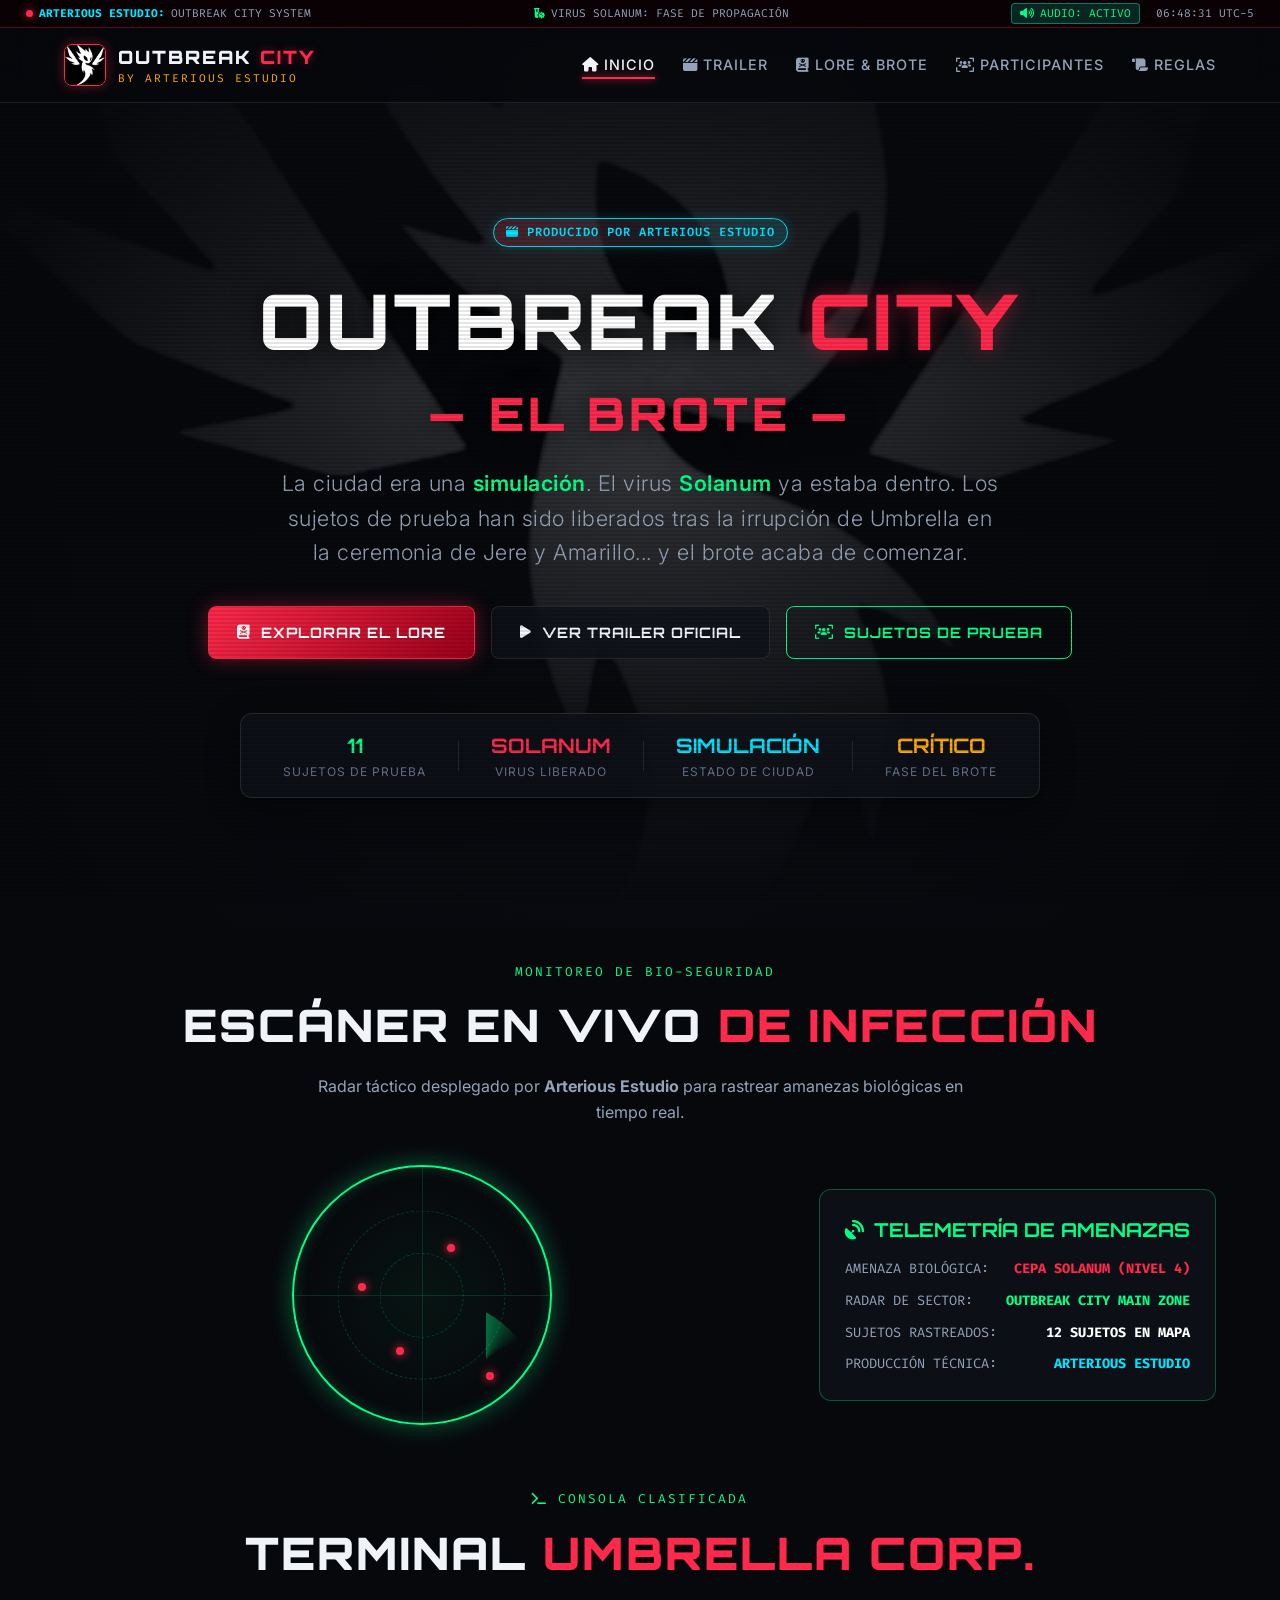
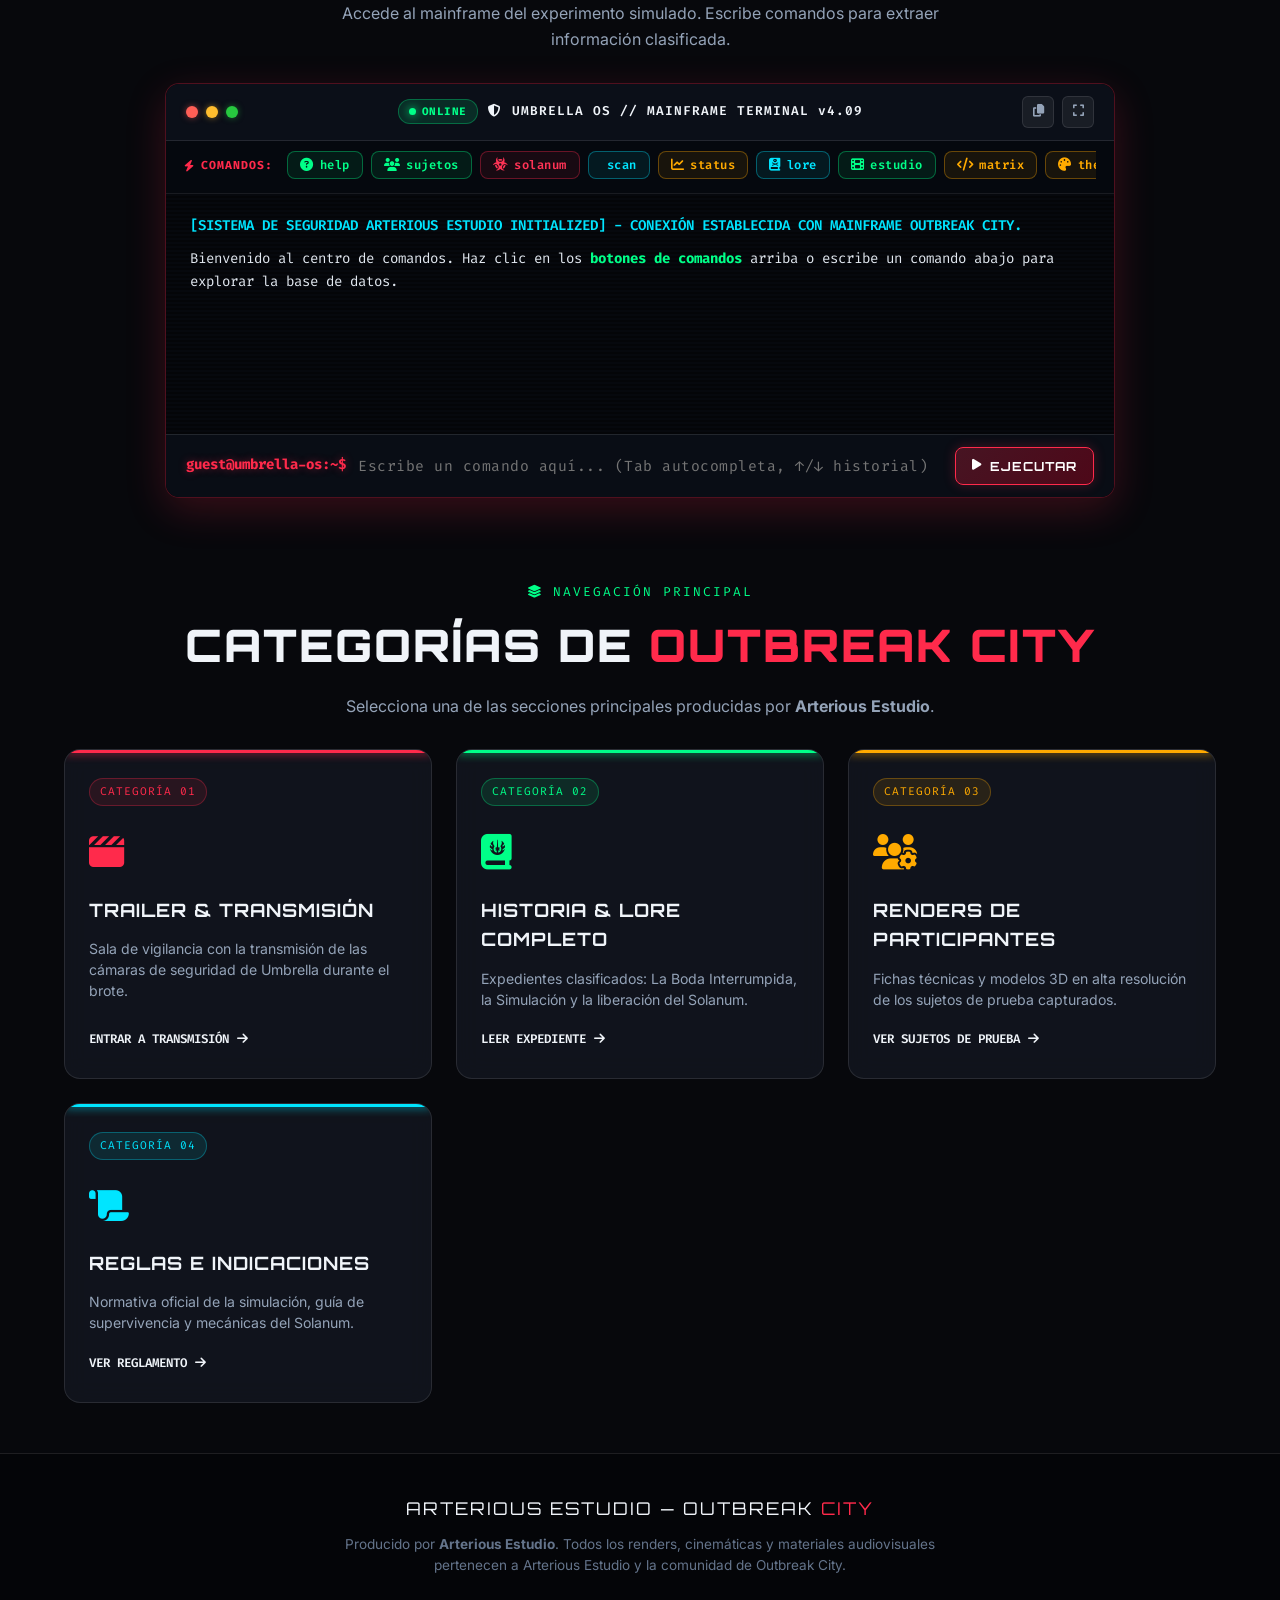
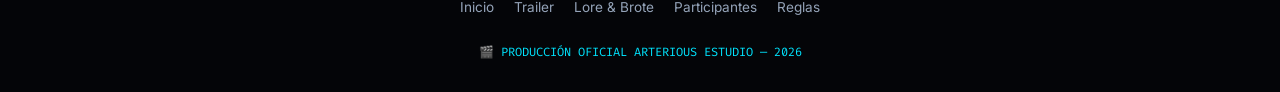
==== commit 289f4d0d: "Enhance audio: ambient drone, persistence, UI Persist sound preference (localStorage key outbreak_so" ====
--- a/index.html
+++ b/index.html
@@ -25,8 +25,8 @@
       <span>VIRUS SOLANUM: FASE DE PROPAGACIÓN</span>
     </div>
     <div class="ticker-item">
-      <button class="sound-toggle-btn" id="sound-toggle-btn">
-        <i class="fa-solid fa-volume-xmark"></i> AUDIO: SILENCIO
+      <button class="sound-toggle-btn is-active" id="sound-toggle-btn" style="color: var(--accent-bio); border-color: rgba(0, 255, 204, 0.4); background: rgba(0, 255, 204, 0.15);">
+        <i class="fa-solid fa-volume-high"></i> AUDIO: ACTIVO
       </button>
       <span id="live-clock" style="margin-left: 10px;">00:00:00 UTC-5</span>
     </div>
--- a/styles.css
+++ b/styles.css
@@ -1274,6 +1274,18 @@
   box-shadow: 0 0 10px var(--accent-red-glow);
 }
 
+.sound-toggle-btn.is-active {
+  background: rgba(0, 255, 204, 0.15) !important;
+  border-color: rgba(0, 255, 204, 0.4) !important;
+  color: var(--accent-bio) !important;
+}
+
+.sound-toggle-btn.is-active:hover {
+  background: var(--accent-bio) !important;
+  color: #050b14 !important;
+  box-shadow: 0 0 10px rgba(0, 255, 204, 0.6) !important;
+}
+
 /* Offset body for fixed top ticker */
 body {
   padding-top: 28px;
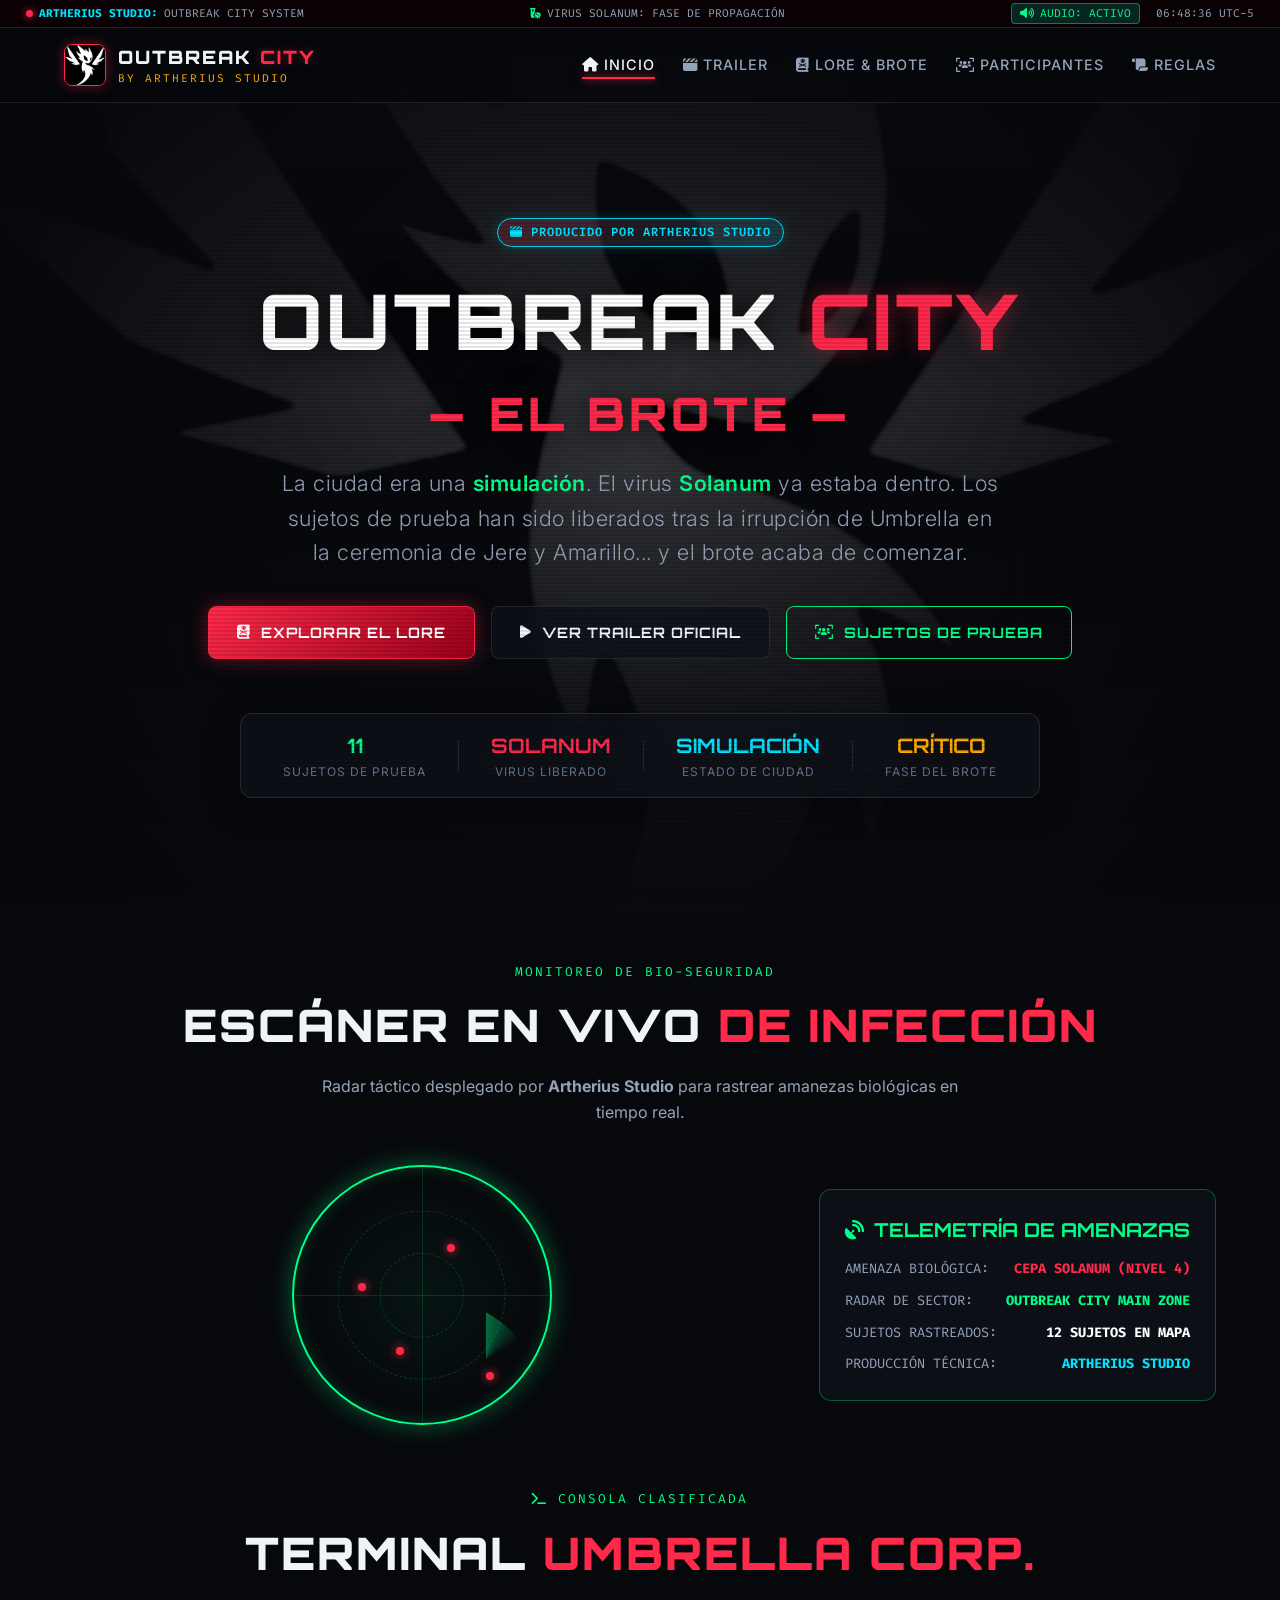
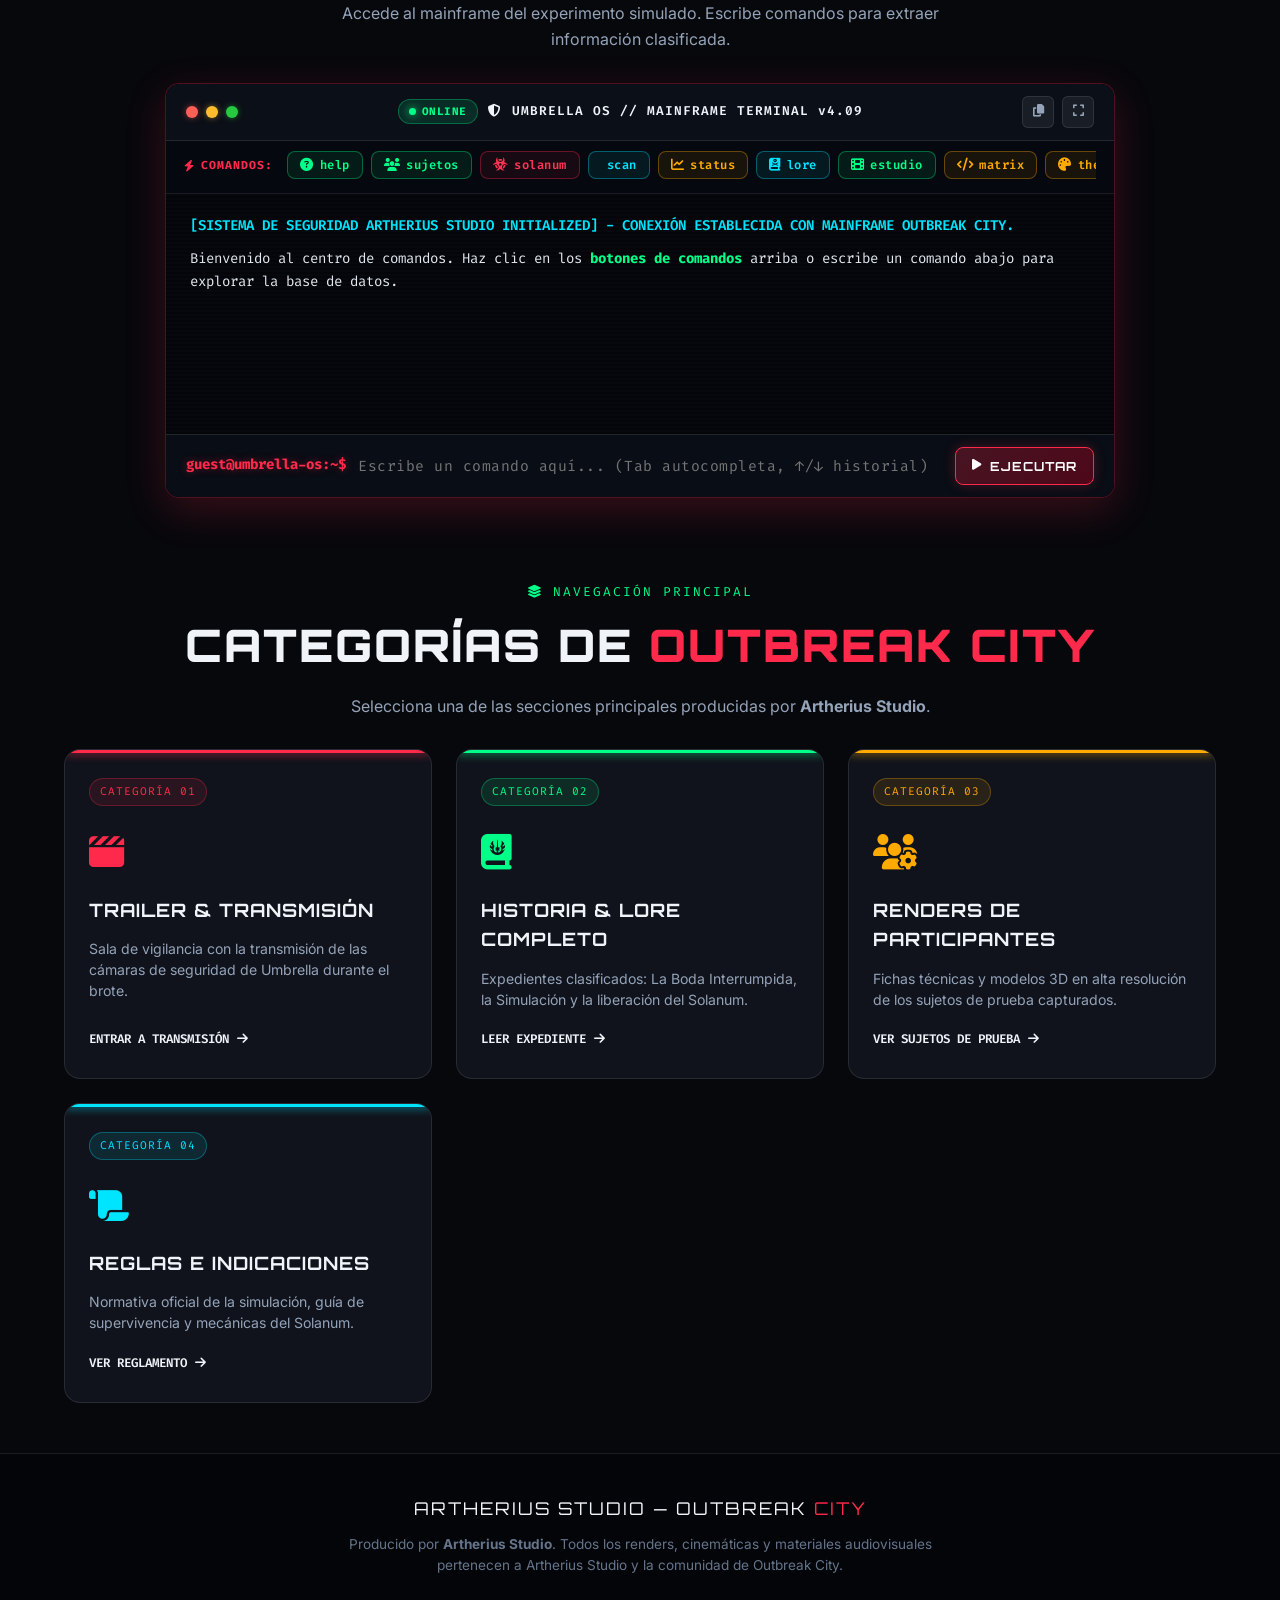
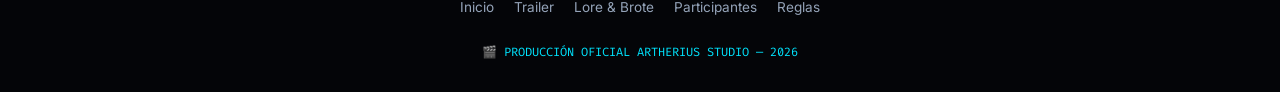
==== commit fc352701: "Rename studio branding to Artherius Studio This commit standardizes the project branding from Arteri" ====
--- a/index.html
+++ b/index.html
@@ -3,10 +3,10 @@
 <head>
   <meta charset="UTF-8">
   <meta name="viewport" content="width=device-width, initial-scale=1.0">
-  <title>OUTBREAK CITY — EL BROTE | Arterious Estudio</title>
+  <title>OUTBREAK CITY — EL BROTE | Artherius Studio</title>
   
-  <meta name="description" content="Página oficial de Outbreak City — El Brote. Producido por Arterious Estudio. Explora el lore de la simulación de Umbrella Corporation, el virus Solanum, mira el trailer oficial y conoce a los sujetos de prueba.">
-  <meta name="keywords" content="Arterious Estudio, Minecraft, Outbreak City, El Brote, Umbrella Corporation, Solanum, Servidor Minecraft, Renders Minecraft, Survival Horror">
+  <meta name="description" content="Página oficial de Outbreak City — El Brote. Producido por Artherius Studio. Explora el lore de la simulación de Umbrella Corporation, el virus Solanum, mira el trailer oficial y conoce a los sujetos de prueba.">
+  <meta name="keywords" content="Artherius Studio, Minecraft, Outbreak City, El Brote, Umbrella Corporation, Solanum, Servidor Minecraft, Renders Minecraft, Survival Horror">
   
   <link rel="icon" type="image/jpeg" href="./fondo.jpeg">
 
@@ -18,7 +18,7 @@
   <div class="umbrella-top-ticker">
     <div class="ticker-item">
       <span class="ticker-pulse"></span>
-      <span style="color: var(--accent-cyan); font-weight: 700;">ARTERIOUS ESTUDIO:</span> OUTBREAK CITY SYSTEM
+      <span style="color: var(--accent-cyan); font-weight: 700;">ARTHERIUS STUDIO:</span> OUTBREAK CITY SYSTEM
     </div>
     <div class="ticker-item">
       <i class="fa-solid fa-vial-virus" style="color: var(--accent-bio);"></i>
@@ -39,7 +39,7 @@
       <img src="./fondo.jpeg" alt="Outbreak City Logo" class="navbar-logo-img">
       <div>
         <div class="navbar-title">OUTBREAK <span>CITY</span></div>
-        <div class="studio-subtitle">BY ARTERIOUS ESTUDIO</div>
+        <div class="studio-subtitle">BY ARTHERIUS STUDIO</div>
       </div>
     </a>
     
@@ -63,8 +63,8 @@
     </div>
 
     <div class="hero-content">
-      <div class="arterious-badge">
-        <i class="fa-solid fa-clapperboard"></i> PRODUCIDO POR ARTERIOUS ESTUDIO
+      <div class="artherius-badge">
+        <i class="fa-solid fa-clapperboard"></i> PRODUCIDO POR ARTHERIUS STUDIO
       </div>
 
       <h1 class="hero-title" style="margin-top: 10px;">
@@ -118,7 +118,7 @@
     <div class="section-header" style="margin-bottom: 20px;">
       <span class="section-tag"><i class="fa-solid fa-radar"></i> MONITOREO DE BIO-SEGURIDAD</span>
       <h2 class="section-title">ESCÁNER EN VIVO <span>DE INFECCIÓN</span></h2>
-      <p class="section-desc">Radar táctico desplegado por <strong>Arterious Estudio</strong> para rastrear amanezas biológicas en tiempo real.</p>
+      <p class="section-desc">Radar táctico desplegado por <strong>Artherius Studio</strong> para rastrear amanezas biológicas en tiempo real.</p>
     </div>
 
     <div style="display: flex; align-items: center; justify-content: center; gap: 40px; flex-wrap: wrap;">
@@ -150,7 +150,7 @@
             <span>SUJETOS RASTREADOS:</span> <strong style="color: #fff;">12 SUJETOS EN MAPA</strong>
           </li>
           <li style="display: flex; justify-content: space-between;">
-            <span>PRODUCCIÓN TÉCNICA:</span> <strong style="color: var(--accent-cyan);">ARTERIOUS ESTUDIO</strong>
+            <span>PRODUCCIÓN TÉCNICA:</span> <strong style="color: var(--accent-cyan);">ARTHERIUS STUDIO</strong>
           </li>
         </ul>
       </div>
@@ -191,7 +191,7 @@
           <button class="term-chip chip-cyan" data-cmd="scan" title="Escaneo de radar de bioseguridad en tiempo real"><i class="fa-solid fa-radar"></i> scan</button>
           <button class="term-chip chip-amber" data-cmd="status" title="Estado de telemetría y salud del mainframe"><i class="fa-solid fa-chart-line"></i> status</button>
           <button class="term-chip chip-cyan" data-cmd="lore" title="Resumen clasificado del experimento Outbreak City"><i class="fa-solid fa-book-skull"></i> lore</button>
-          <button class="term-chip chip-green" data-cmd="estudio" title="Ficha de producción de Arterious Estudio"><i class="fa-solid fa-film"></i> estudio</button>
+          <button class="term-chip chip-green" data-cmd="estudio" title="Ficha de producción de ARTHERIUS STUDIO"><i class="fa-solid fa-film"></i> estudio</button>
           <button class="term-chip chip-amber" data-cmd="matrix" title="Secuencia de override de código fuente"><i class="fa-solid fa-code"></i> matrix</button>
           <button class="term-chip chip-amber" data-cmd="theme" title="Alternar el tema de color visual de la terminal"><i class="fa-solid fa-palette"></i> theme</button>
           <button class="term-chip chip-red" data-cmd="clear" title="Limpiar la pantalla de la consola"><i class="fa-solid fa-broom"></i> clear</button>
@@ -200,7 +200,7 @@
 
       <div class="terminal-body" id="terminal-body">
         <div class="terminal-line system-info">
-          [SISTEMA DE SEGURIDAD ARTERIOUS ESTUDIO INITIALIZED] - CONEXIÓN ESTABLECIDA CON MAINFRAME OUTBREAK CITY.
+          [SISTEMA DE SEGURIDAD ARTHERIUS STUDIO INITIALIZED] - CONEXIÓN ESTABLECIDA CON MAINFRAME OUTBREAK CITY.
         </div>
         <div class="terminal-line command-response">
           Bienvenido al centro de comandos. Haz clic en los <strong style="color: var(--accent-bio);">botones de comandos</strong> arriba o escribe un comando abajo para explorar la base de datos.
@@ -224,7 +224,7 @@
     <div class="section-header" style="margin-bottom: 30px;">
       <span class="section-tag"><i class="fa-solid fa-layer-group"></i> NAVEGACIÓN PRINCIPAL</span>
       <h2 class="section-title">CATEGORÍAS DE <span>OUTBREAK CITY</span></h2>
-      <p class="section-desc">Selecciona una de las secciones principales producidas por <strong>Arterious Estudio</strong>.</p>
+      <p class="section-desc">Selecciona una de las secciones principales producidas por <strong>Artherius Studio</strong>.</p>
     </div>
 
     <div class="categories-grid" style="grid-template-columns: repeat(auto-fit, minmax(280px, 1fr));">
@@ -263,9 +263,9 @@
   </section>
 
   <footer class="footer">
-    <div class="footer-brand">ARTERIOUS ESTUDIO — OUTBREAK <span>CITY</span></div>
+    <div class="footer-brand">ARTHERIUS STUDIO — OUTBREAK <span>CITY</span></div>
     <p class="footer-text">
-      Producido por <strong>Arterious Estudio</strong>. Todos los renders, cinemáticas y materiales audiovisuales pertenecen a Arterious Estudio y la comunidad de Outbreak City.
+      Producido por <strong>Artherius Studio</strong>. Todos los renders, cinemáticas y materiales audiovisuales pertenecen a Artherius Studio y la comunidad de Outbreak City.
     </p>
     <ul class="footer-links">
       <li><a href="index.html">Inicio</a></li>
@@ -275,7 +275,7 @@
       <li><a href="reglas.html">Reglas</a></li>
     </ul>
     <p style="font-family: var(--font-mono); font-size: 0.75rem; margin-top: 15px; color: var(--accent-cyan);">
-      🎬 PRODUCCIÓN OFICIAL ARTERIOUS ESTUDIO — 2026
+      🎬 PRODUCCIÓN OFICIAL ARTHERIUS STUDIO — 2026
     </p>
   </footer>
 
--- a/styles.css
+++ b/styles.css
@@ -2012,9 +2012,9 @@
 .modal-nav-next { right: -22px; }
 
 /* ==========================================================================
-   ARTERIOUS ESTUDIO BRANDING & BADGES
+   ARTHERIUS STUDIO BRANDING & BADGES
    ========================================================================== */
-.arterious-badge {
+.artherius-badge {
   display: inline-flex;
   align-items: center;
   gap: 8px;
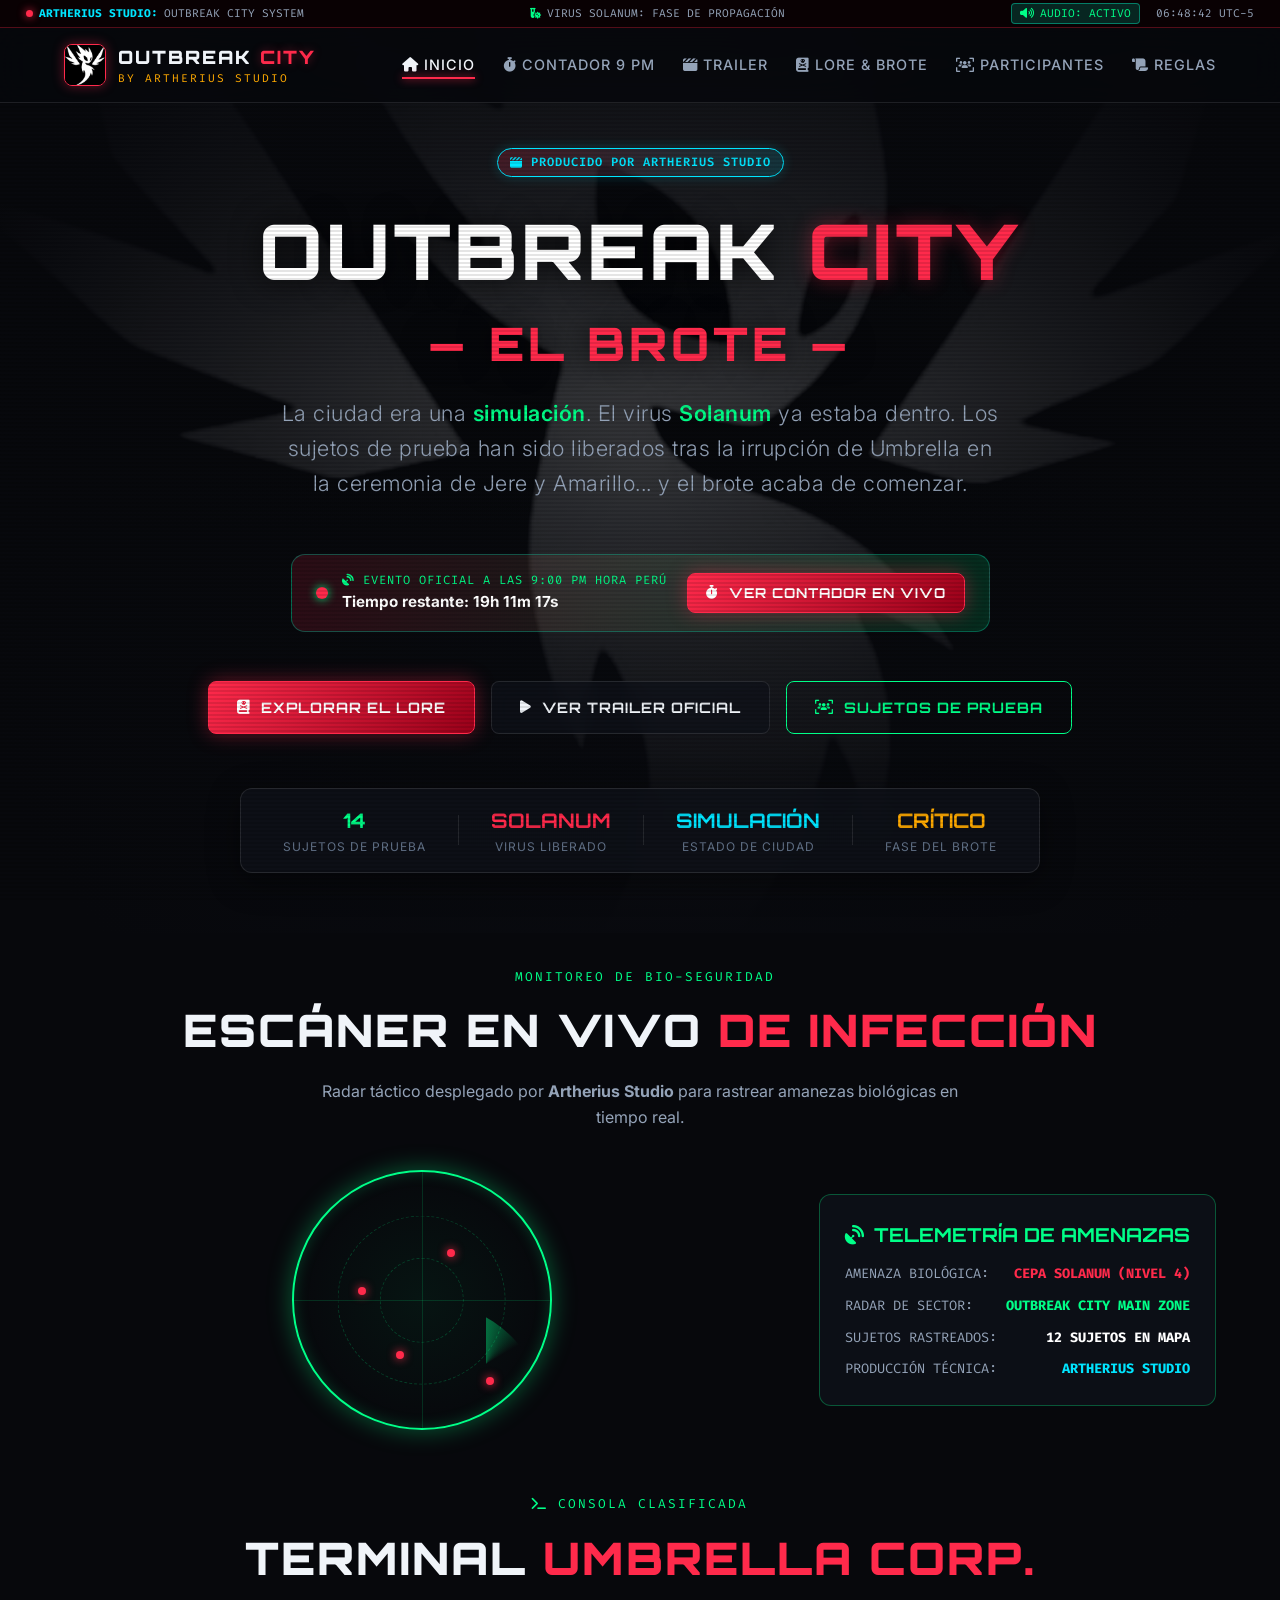
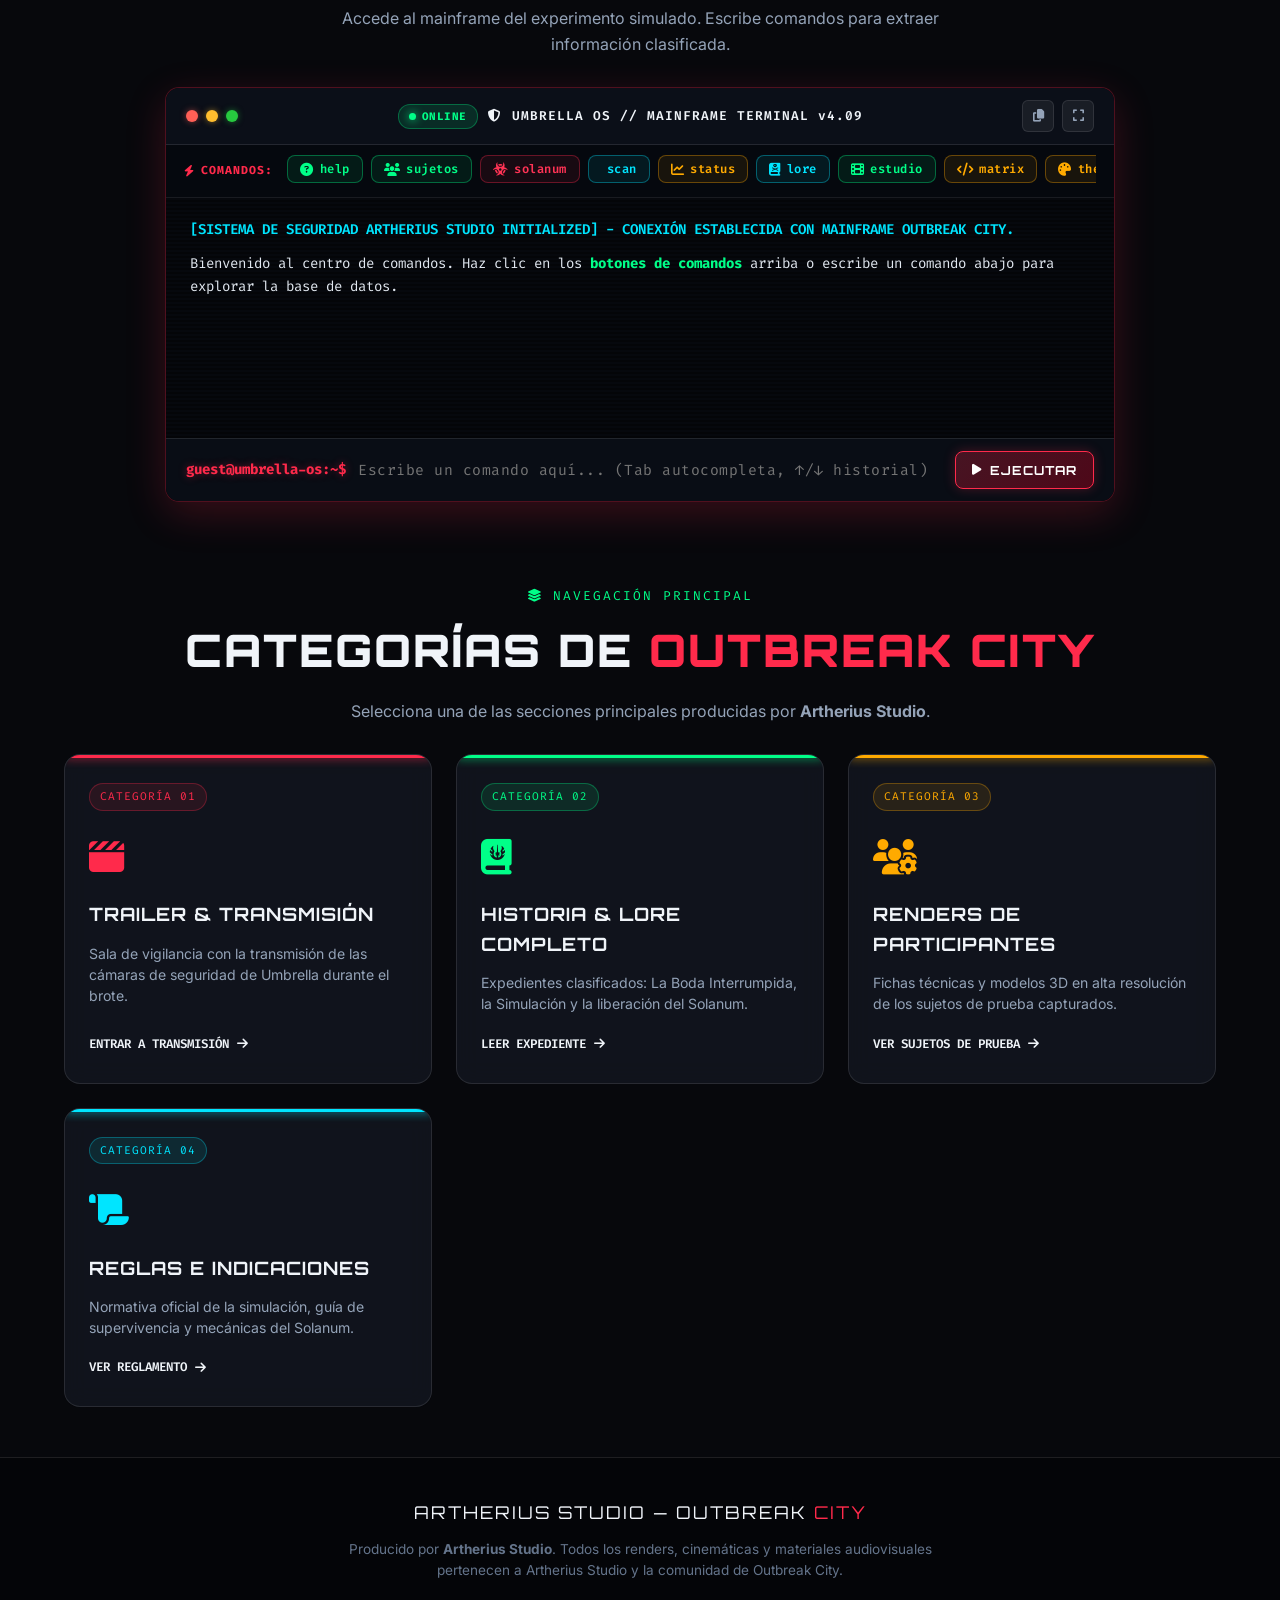
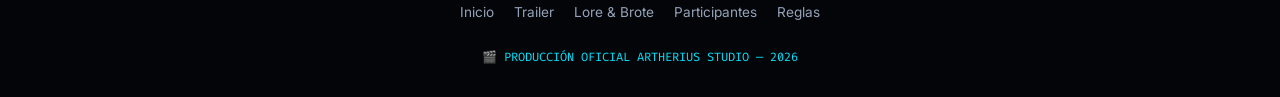
==== commit d06e68b8: "Add countdown/event pages, rules & participant updates Adds a live event countdown and related UI + " ====
--- a/index.html
+++ b/index.html
@@ -45,6 +45,7 @@
     
     <ul class="nav-links" id="nav-links">
       <li><a href="index.html" class="nav-link active"><i class="fa-solid fa-house"></i> Inicio</a></li>
+      <li><a href="evento.html" class="nav-link"><i class="fa-solid fa-stopwatch"></i> Contador 9 PM</a></li>
       <li><a href="trailer.html" class="nav-link"><i class="fa-solid fa-clapperboard"></i> Trailer</a></li>
       <li><a href="lore.html" class="nav-link"><i class="fa-solid fa-book-skull"></i> Lore & Brote</a></li>
       <li><a href="participantes.html" class="nav-link"><i class="fa-solid fa-users-viewfinder"></i> Participantes</a></li>
@@ -78,7 +79,25 @@
         Los sujetos de prueba han sido liberados tras la irrupción de Umbrella en la ceremonia de Jere y Amarillo... y el brote acaba de comenzar.
       </p>
 
-      <div class="hero-actions">
+      <!-- Live Event Mini Ticker Banner -->
+      <div class="event-cta-strip">
+        <div class="event-cta-info">
+          <span class="status-pulse" style="background: var(--accent-red); width: 12px; height: 12px;"></span>
+          <div style="text-align: left;">
+            <div style="font-size: 0.75rem; color: var(--accent-bio); font-family: var(--font-mono); letter-spacing: 1px;">
+              <i class="fa-solid fa-satellite-dish"></i> EVENTO OFICIAL A LAS 9:00 PM HORA PERÚ
+            </div>
+            <div style="font-size: 0.95rem; font-weight: bold; color: #fff;">
+              Tiempo restante: <span id="mini-hours">00</span>h <span id="mini-mins">00</span>m <span id="mini-secs">00</span>s
+            </div>
+          </div>
+        </div>
+        <a href="evento.html" class="btn btn-primary" style="padding: 8px 18px; font-size: 0.85rem;">
+          <i class="fa-solid fa-stopwatch"></i> VER CONTADOR EN VIVO
+        </a>
+      </div>
+
+      <div class="hero-actions" style="margin-top: 25px;">
         <a href="lore.html" class="btn btn-primary">
           <i class="fa-solid fa-book-skull"></i> EXPLORAR EL LORE
         </a>
@@ -92,7 +111,7 @@
 
       <div class="stats-bar">
         <div class="stat-item">
-          <span class="stat-value" id="count-renders">12</span>
+          <span class="stat-value" id="count-renders">13</span>
           <span class="stat-label">Sujetos de Prueba</span>
         </div>
         <div class="stat-divider"></div>
--- a/styles.css
+++ b/styles.css
@@ -2288,3 +2288,236 @@
   }
 }
 
+/* ==========================================================================
+   EVENT COUNTDOWN & TIMER STYLES (9:00 PM HORA PERÚ)
+   ========================================================================== */
+
+.countdown-main-card {
+  background: radial-gradient(circle at top, rgba(15, 23, 42, 0.95), rgba(7, 8, 12, 0.98));
+  border: 1px solid var(--border-bio);
+  border-radius: 18px;
+  padding: 35px 25px;
+  box-shadow: 0 10px 40px rgba(0, 0, 0, 0.7), 0 0 30px rgba(0, 255, 136, 0.1);
+  position: relative;
+  overflow: hidden;
+  margin-bottom: 35px;
+}
+
+.countdown-main-card::before {
+  content: '';
+  position: absolute;
+  top: 0;
+  left: 0;
+  width: 100%;
+  height: 3px;
+  background: linear-gradient(90deg, var(--accent-bio), var(--accent-cyan), var(--accent-red));
+}
+
+.countdown-grid {
+  display: grid;
+  grid-template-columns: repeat(4, 1fr);
+  gap: 15px;
+  max-width: 750px;
+  margin: 25px auto 20px;
+}
+
+.timer-box {
+  background: rgba(10, 14, 23, 0.9);
+  border: 1px solid rgba(0, 255, 204, 0.25);
+  border-radius: 12px;
+  padding: 20px 10px;
+  text-align: center;
+  position: relative;
+  overflow: hidden;
+  transition: var(--transition-normal);
+  box-shadow: inset 0 0 15px rgba(0, 255, 204, 0.05);
+}
+
+.timer-box:hover {
+  transform: translateY(-4px);
+  border-color: var(--accent-bio);
+  box-shadow: 0 8px 25px rgba(0, 255, 136, 0.2);
+}
+
+.timer-box.urgent {
+  border-color: var(--accent-red);
+  box-shadow: 0 0 25px var(--accent-red-glow);
+  animation: pulseUrgent 1.5s infinite alternate;
+}
+
+@keyframes pulseUrgent {
+  0% { transform: scale(1); }
+  100% { transform: scale(1.02); }
+}
+
+.timer-digit {
+  font-family: var(--font-title);
+  font-size: clamp(2.2rem, 5vw, 3.8rem);
+  font-weight: 900;
+  color: #ffffff;
+  line-height: 1;
+  text-shadow: 0 0 20px rgba(0, 255, 204, 0.6);
+  letter-spacing: 2px;
+}
+
+.timer-box.urgent .timer-digit {
+  color: var(--accent-red);
+  text-shadow: 0 0 20px rgba(255, 42, 75, 0.8);
+}
+
+.timer-label {
+  font-family: var(--font-mono);
+  font-size: 0.75rem;
+  color: var(--accent-bio);
+  letter-spacing: 2px;
+  text-transform: uppercase;
+  margin-top: 8px;
+  display: block;
+}
+
+/* Event Status Alert Banner */
+.event-alert-banner {
+  border-radius: 12px;
+  padding: 16px 20px;
+  display: flex;
+  align-items: center;
+  gap: 15px;
+  font-family: var(--font-body);
+  margin-top: 20px;
+  transition: var(--transition-normal);
+}
+
+.alert-phase-info {
+  background: rgba(0, 229, 255, 0.1);
+  border: 1px solid rgba(0, 229, 255, 0.35);
+  color: #e0f2fe;
+}
+
+.alert-phase-warning {
+  background: rgba(255, 170, 0, 0.12);
+  border: 1px solid var(--accent-amber);
+  color: #fef08a;
+}
+
+.alert-phase-critical {
+  background: rgba(255, 42, 75, 0.18);
+  border: 1px solid var(--accent-red);
+  color: #ffe4e6;
+  animation: pulseUrgent 1s infinite alternate;
+}
+
+.alert-phase-live {
+  background: radial-gradient(circle, rgba(255, 42, 75, 0.3), rgba(20, 0, 5, 0.8));
+  border: 2px solid var(--accent-red);
+  color: #ffffff;
+  box-shadow: 0 0 30px rgba(255, 42, 75, 0.4);
+}
+
+.alert-icon-wrap {
+  font-size: 1.8rem;
+  flex-shrink: 0;
+}
+
+.alert-phase-info .alert-icon-wrap { color: var(--accent-cyan); }
+.alert-phase-warning .alert-icon-wrap { color: var(--accent-amber); }
+.alert-phase-critical .alert-icon-wrap { color: var(--accent-red); }
+.alert-phase-live .alert-icon-wrap { color: var(--accent-red); animation: pulseDot 0.8s infinite; }
+
+.alert-text-wrap h4 {
+  font-family: var(--font-title);
+  font-size: 1.05rem;
+  margin-bottom: 2px;
+}
+
+.alert-text-wrap p {
+  font-size: 0.88rem;
+  opacity: 0.9;
+}
+
+/* Timezone Grid */
+.timezone-grid {
+  display: grid;
+  grid-template-columns: repeat(auto-fit, minmax(200px, 1fr));
+  gap: 12px;
+  margin-top: 15px;
+}
+
+.tz-card {
+  background: var(--bg-card);
+  border: 1px solid var(--border-light);
+  border-radius: 10px;
+  padding: 14px;
+  display: flex;
+  align-items: center;
+  gap: 12px;
+  transition: var(--transition-fast);
+}
+
+.tz-card.highlight {
+  border-color: var(--accent-bio);
+  background: rgba(0, 255, 136, 0.08);
+  box-shadow: 0 0 15px rgba(0, 255, 136, 0.15);
+}
+
+.tz-flag {
+  font-size: 1.6rem;
+}
+
+.tz-country {
+  font-size: 0.85rem;
+  color: var(--text-muted);
+  font-weight: 500;
+}
+
+.tz-time {
+  font-family: var(--font-title);
+  font-size: 1rem;
+  color: #fff;
+  font-weight: 700;
+}
+
+.tz-card.highlight .tz-time {
+  color: var(--accent-bio);
+}
+
+/* Mini Countdown Widget for Home */
+.event-cta-strip {
+  background: linear-gradient(90deg, rgba(255, 42, 75, 0.15), rgba(0, 255, 136, 0.15));
+  border: 1px solid rgba(0, 255, 204, 0.3);
+  border-radius: 14px;
+  padding: 16px 24px;
+  display: flex;
+  align-items: center;
+  justify-content: space-between;
+  gap: 20px;
+  margin: 30px auto 0;
+  max-width: 900px;
+  flex-wrap: wrap;
+}
+
+.event-cta-info {
+  display: flex;
+  align-items: center;
+  gap: 14px;
+}
+
+.event-cta-time {
+  font-family: var(--font-title);
+  color: var(--accent-bio);
+  font-size: 1.15rem;
+  font-weight: bold;
+}
+
+@media (max-width: 600px) {
+  .countdown-grid {
+    grid-template-columns: repeat(2, 1fr);
+    gap: 10px;
+  }
+
+  .event-cta-strip {
+    flex-direction: column;
+    text-align: center;
+  }
+}
+
+
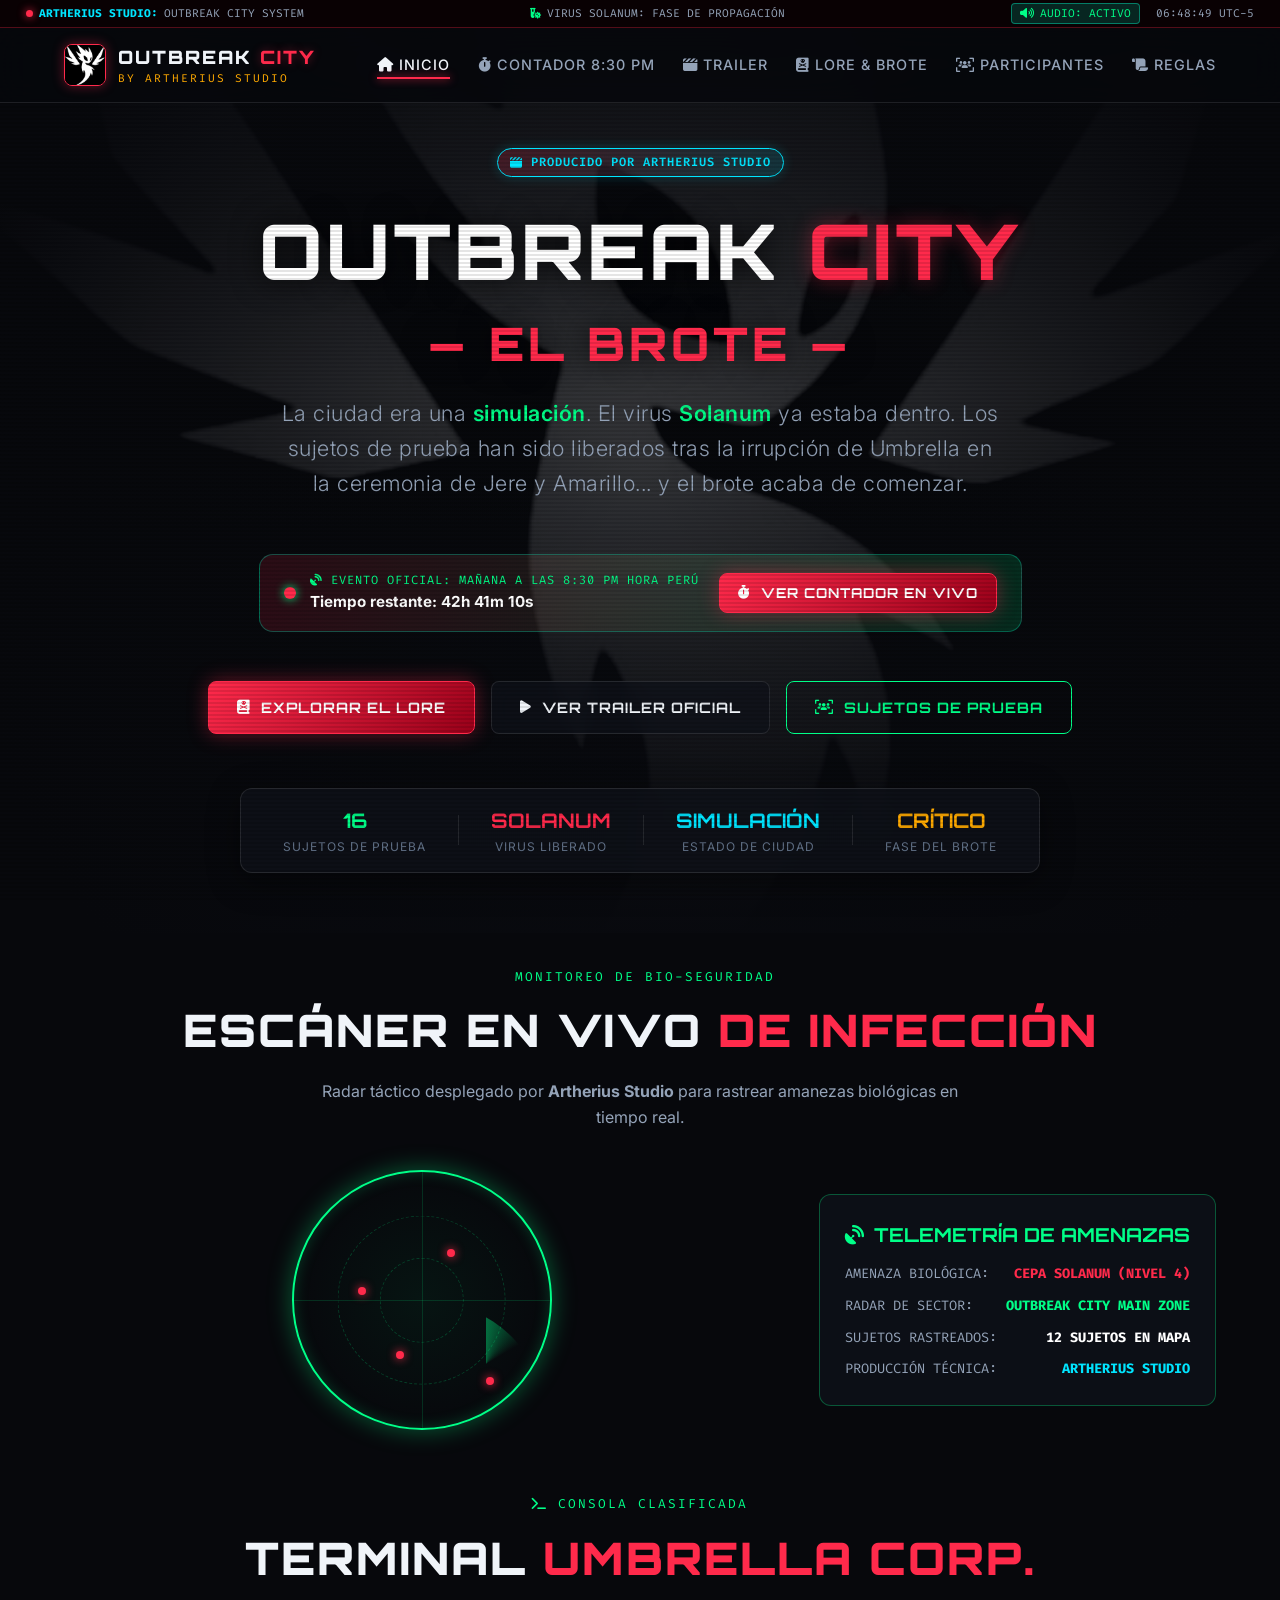
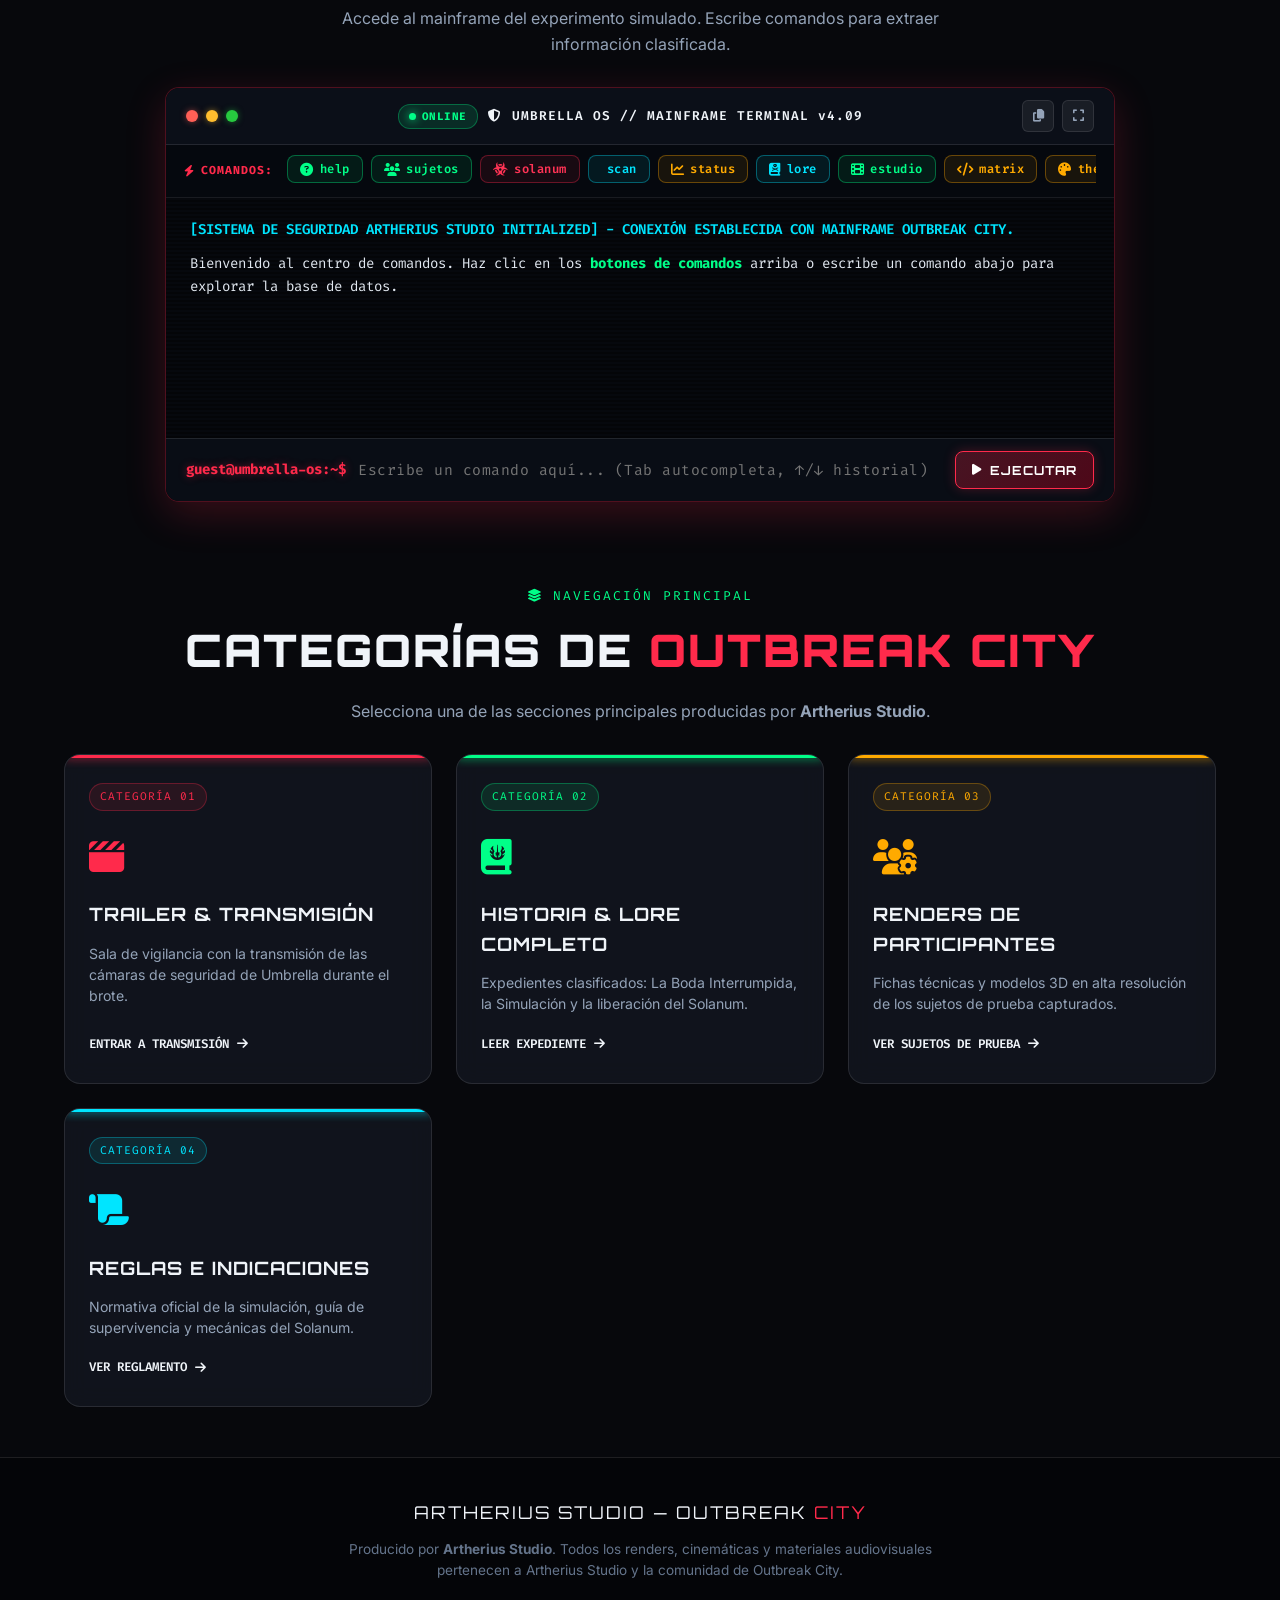
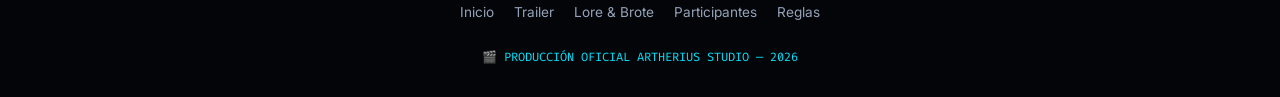
==== commit e9a529e5: "uupdate4333" ====
--- a/index.html
+++ b/index.html
@@ -45,7 +45,7 @@
     
     <ul class="nav-links" id="nav-links">
       <li><a href="index.html" class="nav-link active"><i class="fa-solid fa-house"></i> Inicio</a></li>
-      <li><a href="evento.html" class="nav-link"><i class="fa-solid fa-stopwatch"></i> Contador 9 PM</a></li>
+      <li><a href="evento.html" class="nav-link"><i class="fa-solid fa-stopwatch"></i> Contador 8:30 PM</a></li>
       <li><a href="trailer.html" class="nav-link"><i class="fa-solid fa-clapperboard"></i> Trailer</a></li>
       <li><a href="lore.html" class="nav-link"><i class="fa-solid fa-book-skull"></i> Lore & Brote</a></li>
       <li><a href="participantes.html" class="nav-link"><i class="fa-solid fa-users-viewfinder"></i> Participantes</a></li>
@@ -85,7 +85,7 @@
           <span class="status-pulse" style="background: var(--accent-red); width: 12px; height: 12px;"></span>
           <div style="text-align: left;">
             <div style="font-size: 0.75rem; color: var(--accent-bio); font-family: var(--font-mono); letter-spacing: 1px;">
-              <i class="fa-solid fa-satellite-dish"></i> EVENTO OFICIAL A LAS 9:00 PM HORA PERÚ
+              <i class="fa-solid fa-satellite-dish"></i> EVENTO OFICIAL: MAÑANA A LAS 8:30 PM HORA PERÚ
             </div>
             <div style="font-size: 0.95rem; font-weight: bold; color: #fff;">
               Tiempo restante: <span id="mini-hours">00</span>h <span id="mini-mins">00</span>m <span id="mini-secs">00</span>s
